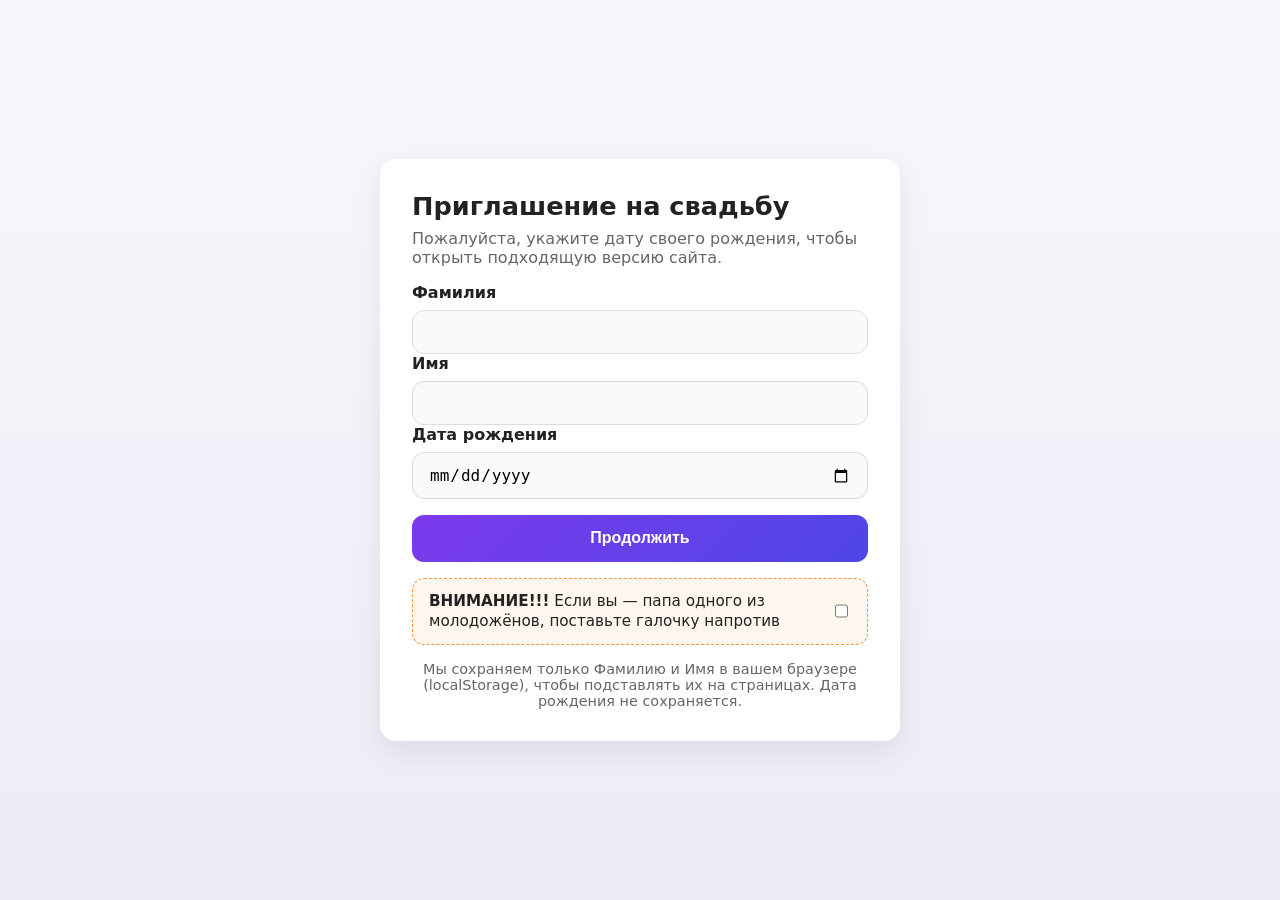
==== index.html @ e30b9f1e "Add files via upload" ====
<!doctype html>
<html lang="ru">
<head>
    <meta charset="utf-8" />
    <meta name="viewport" content="width=device-width, initial-scale=1" />
    <title>Свадебное приглашение — выбор версии</title>
    <style>
        :root {
            --bg: #f7f7fb;
            --card: #fff;
            --text: #222;
            --muted: #666;
            --accent: #7c3aed;
            --accent2: #4f46e5;
            --shadow: 0 10px 30px rgba(0,0,0,.08)
        }

        * {
            box-sizing: border-box
        }

        body {
            margin: 0;
            min-height: 100svh;
            display: grid;
            place-items: center;
            padding: 2rem;
            font-family: ui-sans-serif, system-ui, -apple-system, Segoe UI, Roboto, Inter, "Helvetica Neue", Arial, "Noto Sans";
            color: var(--text);
            background: linear-gradient(180deg,#f7f7fb,#ececf7)
        }

        .card {
            background: var(--card);
            border-radius: 16px;
            box-shadow: var(--shadow);
            width: 100%;
            max-width: 520px;
            padding: 2rem
        }

        h1 {
            margin: 0 0 .5rem;
            font-size: 1.6rem
        }

        p {
            margin: .25rem 0 1rem;
            color: var(--muted)
        }

        label {
            display: block;
            font-weight: 600;
            margin-bottom: .5rem
        }

        input[type="date"], .text-input {
            width: 100%;
            padding: .75rem 1rem;
            font-size: 1rem;
            border: 1px solid #ddd;
            border-radius: 12px;
            outline: none;
            background: #fafafa;
            transition: .2s border-color,.2s box-shadow
        }

            input[type="date"]:focus, .text-input:focus {
                border-color: var(--accent2);
                box-shadow: 0 0 0 3px rgba(99,102,241,.16)
            }

        button {
            margin-top: 1rem;
            width: 100%;
            padding: .9rem 1rem;
            font-size: 1rem;
            font-weight: 700;
            border: none;
            border-radius: 12px;
            background: linear-gradient(135deg,var(--accent),var(--accent2));
            color: #fff;
            cursor: pointer;
            transition: transform .06s, opacity .2s
        }

            button:hover {
                opacity: .96
            }

            button:active {
                transform: scale(.99)
            }

        .error {
            color: #b91c1c;
            font-size: .95rem;
            display: none;
            margin-top: .5rem
        }

        .footer {
            margin-top: 1rem;
            font-size: .9rem;
            color: var(--muted);
            text-align: center
        }

        .modal {
            position: fixed;
            inset: 0;
            display: none;
            place-items: center;
            padding: 1rem;
            background: rgba(0,0,0,.4)
        }

            .modal.open {
                display: grid
            }

        .modal-box {
            background: #fff;
            border-radius: 16px;
            box-shadow: var(--shadow);
            max-width: 460px;
            width: 100%;
            padding: 1.25rem
        }

        .modal h2 {
            margin: .25rem 0 .5rem;
            font-size: 1.25rem
        }

        .modal p {
            margin: 0 0 .75rem
        }

        .modal .row {
            display: flex;
            gap: .75rem
        }
    
        .notice {
            margin-top: 1rem;
            padding: .75rem 1rem;
            background: #fff7ed;
            border: 1px dashed #fb923c;
            border-radius: 12px;
        }
        .notice-row {
            display: flex;
            align-items: center;
            justify-content: space-between;
            gap: 1rem;
        }
        .notice-text {
            font-size: .95rem;
            line-height: 1.35;
        }
        .notice input[type="checkbox"] {
            width: 22px;
            height: 22px;
            accent-color: #ea580c;
            cursor: pointer;
        }

    </style>
</head>
<body>
    <main class="card" role="main">
        <h1>Приглашение на свадьбу</h1>
        <p>Пожалуйста, укажите дату своего рождения, чтобы открыть подходящую версию сайта.</p>

        <form id="ageForm" novalidate>
            
            <label for="lastName">Фамилия</label>
            <input type="text" id="lastName" class="text-input" name="lastName" autocomplete="family-name" required />
            <label for="firstName">Имя</label>
            <input type="text" id="firstName" class="text-input" name="firstName" autocomplete="given-name" required />
            <label for="dob">Дата рождения</label>
            <input type="date" id="dob" name="dob" required />
            <div id="err" class="error" role="alert"></div>
            <button type="submit">Продолжить</button>
        </form>
<div id="status" style="margin-top:8px;font-size:14px;color:#666"></div>


        <div class="notice" role="note" aria-label="Важная пометка">
            <div class="notice-row">
                <div class="notice-text"><strong>ВНИМАНИЕ!!!</strong> Если вы — папа одного из молодожёнов, поставьте галочку напротив</div>
                <input type="checkbox" id="isDad" aria-label="Я папа одного из молодожёнов" />
            </div>
        </div>

        <div class="footer">Мы сохраняем только Фамилию и Имя в вашем браузере (localStorage), чтобы подставлять их на страницах. Дата рождения не сохраняется.</div>
    </main>

    <!-- Модалка на случай, если пользователю ровно 30 лет -->
    <div id="tieModal" class="modal" aria-hidden="true" aria-labelledby="tieTitle" role="dialog">
        <div class="modal-box">
            <h2 id="tieTitle">Вам ровно 30 лет 🎉</h2>
            <p>Выберите, какую версию сайта открыть:</p>
            <div class="row">
                <button id="goYoung" type="button">Молодёжная</button>
                <button id="goOld" type="button">Классическая</button>
            </div>
        </div>
    </div>

    <script>
        (function () { document.addEventListener('DOMContentLoaded', function(){
            const dobEl = document.getElementById('dob');
            const firstNameEl = document.getElementById('firstName');
            const lastNameEl = document.getElementById('lastName');
            const form = document.getElementById('ageForm');
            \1
            const statusEl = document.getElementById('status');
            const modal = document.getElementById('tieModal');
            const goYoung = document.getElementById('goYoung');
            const goOld = document.getElementById('goOld');
            const isDad = document.getElementById('isDad');
            const dadUrl = 'https://avatars.mds.yandex.net/i?id=030eef689d9b10561d93210bae98da4923f6e616-10879920-images-thumbs&n=13';

            // Установим допустимый диапазон дат
            function todayYMD() {
                const now = new Date();
                const y = now.getFullYear();
                const m = String(now.getMonth() + 1).padStart(2, '0');
                const d = String(now.getDate()).padStart(2, '0');
                return `${y}-${m}-${d}`;
            }
            dobEl.max = todayYMD();
            dobEl.min = '1900-01-01';
            setTimeout(() => (lastNameEl?.value ||= localStorage.getItem('guest.lastName') || ''), 10);
            setTimeout(() => (firstNameEl?.value ||= localStorage.getItem('guest.firstName') || ''), 20);
            setTimeout(() => dobEl.focus(), 50);

            function parseDate(ymd) {
                // Разбираем YYYY-MM-DD в локальный объект Date (без смещения часового пояса)
                const [y, m, d] = ymd.split('-').map(Number);
                return new Date(y, (m || 1) - 1, d || 1);
            }

            function calcAge(birth) {
                const now = new Date();
                let age = now.getFullYear() - birth.getFullYear();
                const mon = now.getMonth() - birth.getMonth();
                if (mon < 0 || (mon === 0 && now.getDate() < birth.getDate())) age--;
                return age;
            }

            function showError(message) {
                statusEl.textContent = message;
                err.textContent = message; err.style.display = 'block';
            }
            function clearError() {
                err.textContent = ''; err.style.display = 'none';
            }
            function storeName(){
                if(firstNameEl && lastNameEl){
                    const fn = (firstNameEl.value||'').trim();
                    const ln = (lastNameEl.value||'').trim();
                    if(fn) localStorage.setItem('guest.firstName', fn);
                    if(ln) localStorage.setItem('guest.lastName', ln);
                }
            }

            form.addEventListener('submit', function (e) {
                e.preventDefault();
                clearError();
                if (!lastNameEl.value.trim()) { showError('Пожалуйста, введите фамилию.'); lastNameEl.focus(); return; }
                if (!firstNameEl.value.trim()) { showError('Пожалуйста, введите имя.'); firstNameEl.focus(); return; }
                const value = dobEl.value.trim();
                if (!value) { showError('Пожалуйста, введите дату.'); dobEl.focus(); return; }
                if (!/^\d{4}-\d{2}-\d{2}$/.test(value)) { showError('Неверный формат. Используйте ГГГГ-ММ-ДД.'); return; }

                const birth = parseDate(value);
                if (Number.isNaN(birth.getTime())) { showError('Не удалось распознать дату.'); return; }
                const today = new Date();
                if (birth > today) { showError('Дата рождения не может быть в будущем.'); return; }
                if (birth.getFullYear() < 1900) { showError('Пожалуйста, укажите реальную дату (не ранее 1900 года).'); return; }

                storeName();
                const age = calcAge(birth); statusEl.textContent = 'Рассчитанный возраст: ' + age;
                if (isDad && isDad.checked) { window.location.href = dadUrl; return; }
if (age > 30) {
                    statusEl.textContent = (statusEl.textContent||'') + ' • Переход: index_old.html'; window.location.href = 'index_old.html';
                } else if (age < 30) {
                    statusEl.textContent = (statusEl.textContent||'') + ' • Переход: index_yng.html'; window.location.href = 'index_yng.html';
                } else if (modal) {
                    statusEl.textContent = (statusEl.textContent||'') + ' • Ровно 30 — показываем выбор.';

                    // Ровно 30 — даём выбрать
                    modal.classList.add('open');
                    modal.setAttribute('aria-hidden', 'false');
                }
            });

            // Закрытие модалки по клику снаружи
            modal && modal.addEventListener('click', (e) => {
                if (e.target === modal) {
                    modal.classList.remove('open');
                    modal.setAttribute('aria-hidden', 'true');
                }
            });
            // Кнопки выбора
            goYoung && goYoung.addEventListener('click', () => { if (isDad && isDad.checked) { window.location.href = dadUrl; } else if (modal) {
                    statusEl.textContent = (statusEl.textContent||'') + ' • Ровно 30 — показываем выбор.';
 statusEl.textContent = (statusEl.textContent||'') + ' • Переход: index_yng.html'; window.location.href = 'index_yng.html'; } });
            goOld && goOld.addEventListener('click', () => { if (isDad && isDad.checked) { window.location.href = dadUrl; } else if (modal) {
                    statusEl.textContent = (statusEl.textContent||'') + ' • Ровно 30 — показываем выбор.';
 statusEl.textContent = (statusEl.textContent||'') + ' • Переход: index_old.html'; window.location.href = 'index_old.html'; } });
        }); })();
    </script>
</body>
</html>
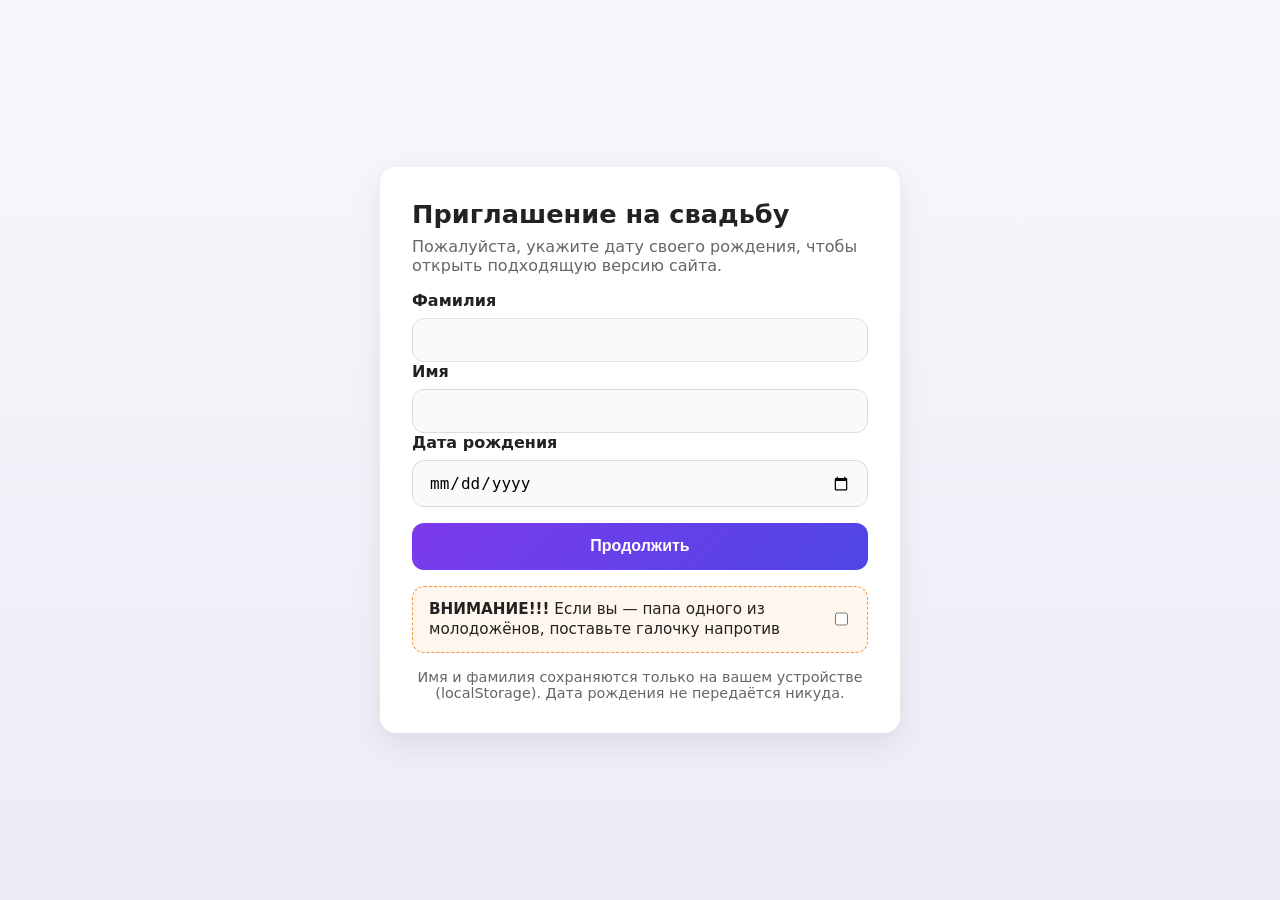
==== commit 73206db7: "Add files via upload" ====
--- a/index.html
+++ b/index.html
@@ -55,7 +55,7 @@
             margin-bottom: .5rem
         }
 
-        input[type="date"], .text-input {
+        input[type="date"], input[type="text"] {
             width: 100%;
             padding: .75rem 1rem;
             font-size: 1rem;
@@ -66,7 +66,7 @@
             transition: .2s border-color,.2s box-shadow
         }
 
-            input[type="date"]:focus, .text-input:focus {
+            input[type="date"]:focus {
                 border-color: var(--accent2);
                 box-shadow: 0 0 0 3px rgba(99,102,241,.16)
             }
@@ -175,17 +175,15 @@
         <p>Пожалуйста, укажите дату своего рождения, чтобы открыть подходящую версию сайта.</p>
 
         <form id="ageForm" novalidate>
-            
             <label for="lastName">Фамилия</label>
-            <input type="text" id="lastName" class="text-input" name="lastName" autocomplete="family-name" required />
-            <label for="firstName">Имя</label>
-            <input type="text" id="firstName" class="text-input" name="firstName" autocomplete="given-name" required />
-            <label for="dob">Дата рождения</label>
+<input type="text" id="lastName" name="lastName" autocomplete="family-name" required />
+<label for="firstName">Имя</label>
+<input type="text" id="firstName" name="firstName" autocomplete="given-name" required />
+<label for="dob">Дата рождения</label>
             <input type="date" id="dob" name="dob" required />
             <div id="err" class="error" role="alert"></div>
             <button type="submit">Продолжить</button>
         </form>
-<div id="status" style="margin-top:8px;font-size:14px;color:#666"></div>
 
 
         <div class="notice" role="note" aria-label="Важная пометка">
@@ -195,7 +193,7 @@
             </div>
         </div>
 
-        <div class="footer">Мы сохраняем только Фамилию и Имя в вашем браузере (localStorage), чтобы подставлять их на страницах. Дата рождения не сохраняется.</div>
+        <div class="footer">Имя и фамилия сохраняются только на вашем устройстве (localStorage). Дата рождения не передаётся никуда.</div>
     </main>
 
     <!-- Модалка на случай, если пользователю ровно 30 лет -->
@@ -211,13 +209,12 @@
     </div>
 
     <script>
-        (function () { document.addEventListener('DOMContentLoaded', function(){
+        (function () {
             const dobEl = document.getElementById('dob');
             const firstNameEl = document.getElementById('firstName');
-            const lastNameEl = document.getElementById('lastName');
+            const lastNameEl  = document.getElementById('lastName');
             const form = document.getElementById('ageForm');
-            \1
-            const statusEl = document.getElementById('status');
+            const err = document.getElementById('err');
             const modal = document.getElementById('tieModal');
             const goYoung = document.getElementById('goYoung');
             const goOld = document.getElementById('goOld');
@@ -234,9 +231,16 @@
             }
             dobEl.max = todayYMD();
             dobEl.min = '1900-01-01';
-            setTimeout(() => (lastNameEl?.value ||= localStorage.getItem('guest.lastName') || ''), 10);
-            setTimeout(() => (firstNameEl?.value ||= localStorage.getItem('guest.firstName') || ''), 20);
-            setTimeout(() => dobEl.focus(), 50);
+            setTimeout(() => (firstNameEl.value ? dobEl.focus() : (lastNameEl.focus())), 50);
+
+            // Prefill
+            try {
+                const savedFirst = localStorage.getItem('guestFirstName');
+                const savedLast  = localStorage.getItem('guestLastName');
+                if (savedFirst) firstNameEl.value = savedFirst;
+                if (savedLast)  lastNameEl.value  = savedLast;
+            } catch (e) {}
+
 
             function parseDate(ymd) {
                 // Разбираем YYYY-MM-DD в локальный объект Date (без смещения часового пояса)
@@ -253,26 +257,21 @@
             }
 
             function showError(message) {
-                statusEl.textContent = message;
                 err.textContent = message; err.style.display = 'block';
             }
             function clearError() {
                 err.textContent = ''; err.style.display = 'none';
-            }
-            function storeName(){
-                if(firstNameEl && lastNameEl){
-                    const fn = (firstNameEl.value||'').trim();
-                    const ln = (lastNameEl.value||'').trim();
-                    if(fn) localStorage.setItem('guest.firstName', fn);
-                    if(ln) localStorage.setItem('guest.lastName', ln);
-                }
             }
 
             form.addEventListener('submit', function (e) {
                 e.preventDefault();
                 clearError();
-                if (!lastNameEl.value.trim()) { showError('Пожалуйста, введите фамилию.'); lastNameEl.focus(); return; }
-                if (!firstNameEl.value.trim()) { showError('Пожалуйста, введите имя.'); firstNameEl.focus(); return; }
+                const f = (firstNameEl.value || '').trim();
+                const l = (lastNameEl.value || '').trim();
+                if (!l) { showError('Пожалуйста, укажите фамилию.'); lastNameEl.focus(); return; }
+                if (!f) { showError('Пожалуйста, укажите имя.'); firstNameEl.focus(); return; }
+                try { localStorage.setItem('guestFirstName', f); localStorage.setItem('guestLastName', l); } catch (e) {}
+
                 const value = dobEl.value.trim();
                 if (!value) { showError('Пожалуйста, введите дату.'); dobEl.focus(); return; }
                 if (!/^\d{4}-\d{2}-\d{2}$/.test(value)) { showError('Неверный формат. Используйте ГГГГ-ММ-ДД.'); return; }
@@ -283,16 +282,13 @@
                 if (birth > today) { showError('Дата рождения не может быть в будущем.'); return; }
                 if (birth.getFullYear() < 1900) { showError('Пожалуйста, укажите реальную дату (не ранее 1900 года).'); return; }
 
-                storeName();
-                const age = calcAge(birth); statusEl.textContent = 'Рассчитанный возраст: ' + age;
+                const age = calcAge(birth);
                 if (isDad && isDad.checked) { window.location.href = dadUrl; return; }
 if (age > 30) {
-                    statusEl.textContent = (statusEl.textContent||'') + ' • Переход: index_old.html'; window.location.href = 'index_old.html';
+                    window.location.href = 'index_old.html';
                 } else if (age < 30) {
-                    statusEl.textContent = (statusEl.textContent||'') + ' • Переход: index_yng.html'; window.location.href = 'index_yng.html';
-                } else if (modal) {
-                    statusEl.textContent = (statusEl.textContent||'') + ' • Ровно 30 — показываем выбор.';
-
+                    window.location.href = 'index_yng.html';
+                } else {
                     // Ровно 30 — даём выбрать
                     modal.classList.add('open');
                     modal.setAttribute('aria-hidden', 'false');
@@ -300,20 +296,16 @@
             });
 
             // Закрытие модалки по клику снаружи
-            modal && modal.addEventListener('click', (e) => {
+            modal.addEventListener('click', (e) => {
                 if (e.target === modal) {
                     modal.classList.remove('open');
                     modal.setAttribute('aria-hidden', 'true');
                 }
             });
             // Кнопки выбора
-            goYoung && goYoung.addEventListener('click', () => { if (isDad && isDad.checked) { window.location.href = dadUrl; } else if (modal) {
-                    statusEl.textContent = (statusEl.textContent||'') + ' • Ровно 30 — показываем выбор.';
- statusEl.textContent = (statusEl.textContent||'') + ' • Переход: index_yng.html'; window.location.href = 'index_yng.html'; } });
-            goOld && goOld.addEventListener('click', () => { if (isDad && isDad.checked) { window.location.href = dadUrl; } else if (modal) {
-                    statusEl.textContent = (statusEl.textContent||'') + ' • Ровно 30 — показываем выбор.';
- statusEl.textContent = (statusEl.textContent||'') + ' • Переход: index_old.html'; window.location.href = 'index_old.html'; } });
-        }); })();
+            goYoung.addEventListener('click', () => { if (isDad && isDad.checked) { window.location.href = dadUrl; } else { window.location.href = 'index_yng.html'; } });
+            goOld.addEventListener('click', () => { if (isDad && isDad.checked) { window.location.href = dadUrl; } else { window.location.href = 'index_old.html'; } });
+        })();
     </script>
 </body>
 </html>
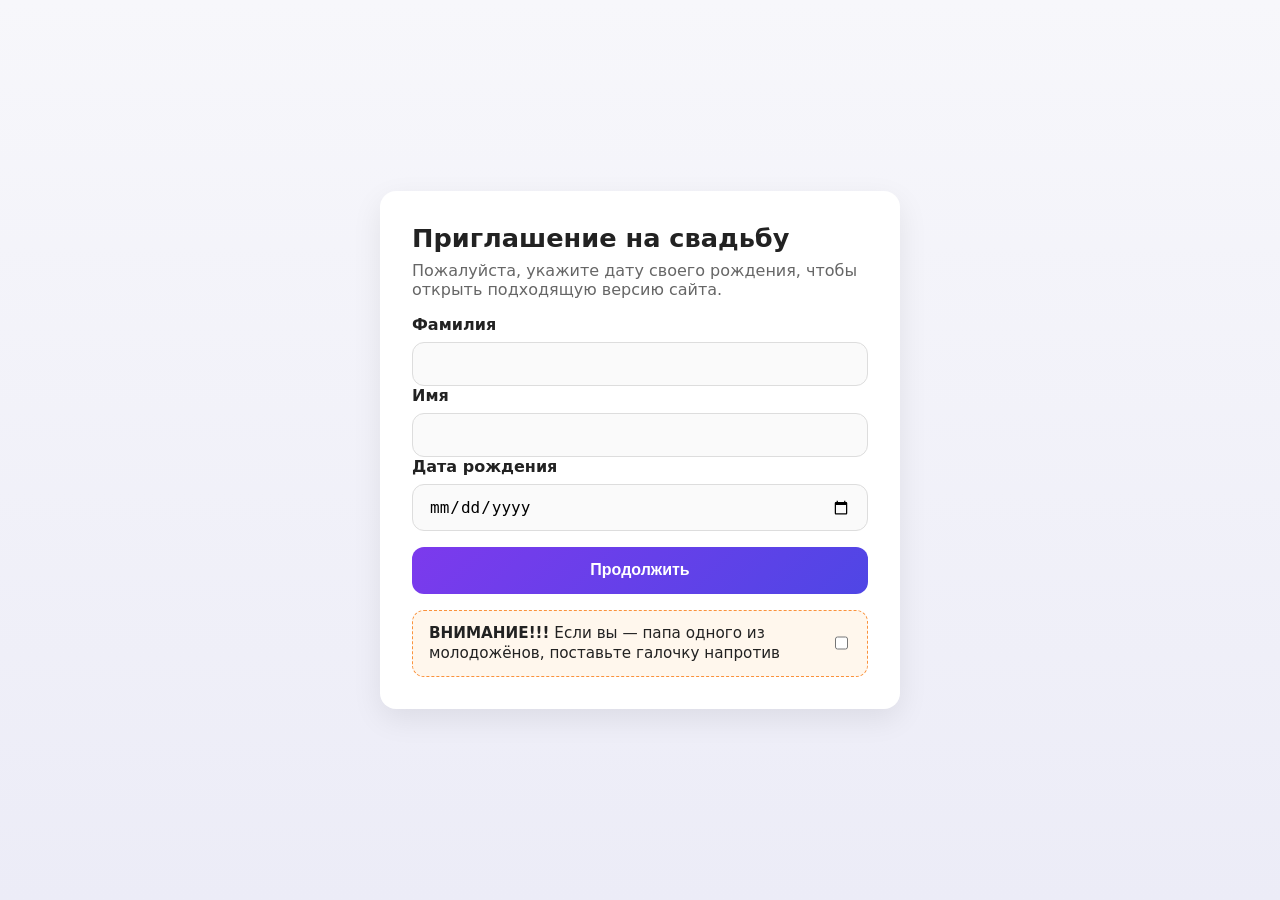
==== commit 1849f639: "Update index.html" ====
--- a/index.html
+++ b/index.html
@@ -192,8 +192,6 @@
                 <input type="checkbox" id="isDad" aria-label="Я папа одного из молодожёнов" />
             </div>
         </div>
-
-        <div class="footer">Имя и фамилия сохраняются только на вашем устройстве (localStorage). Дата рождения не передаётся никуда.</div>
     </main>
 
     <!-- Модалка на случай, если пользователю ровно 30 лет -->
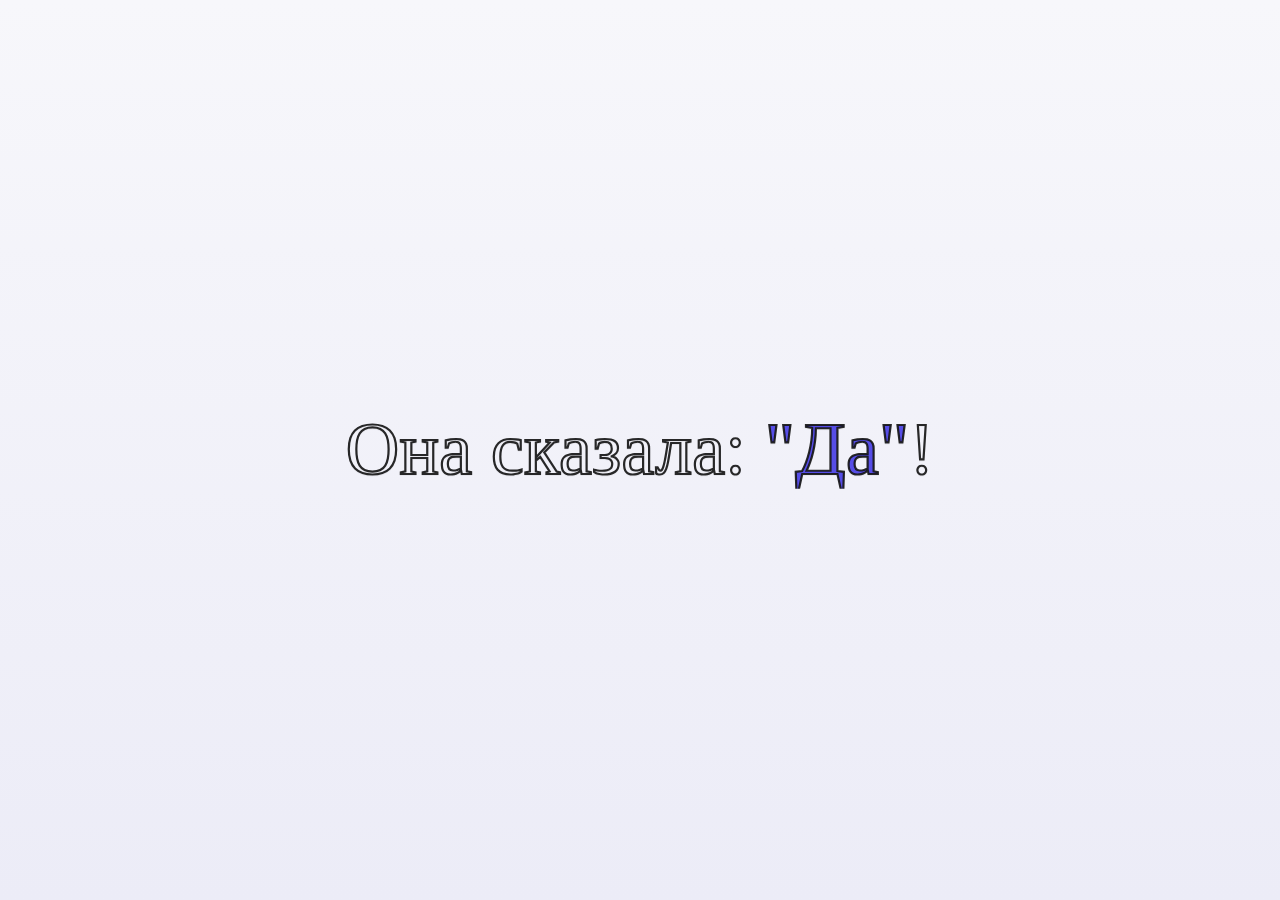
==== commit 217b0b9c: "Update index.html" ====
--- a/index.html
+++ b/index.html
@@ -4,6 +4,7 @@
     <meta charset="utf-8" />
     <meta name="viewport" content="width=device-width, initial-scale=1" />
     <title>Свадебное приглашение — выбор версии</title>
+
     <style>
         :root {
             --bg: #f7f7fb;
@@ -12,12 +13,10 @@
             --muted: #666;
             --accent: #7c3aed;
             --accent2: #4f46e5;
-            --shadow: 0 10px 30px rgba(0,0,0,.08)
-        }
-
-        * {
-            box-sizing: border-box
-        }
+            --shadow: 0 10px 30px rgba(0,0,0,.08);
+        }
+
+        * { box-sizing: border-box; }
 
         body {
             margin: 0;
@@ -27,7 +26,123 @@
             padding: 2rem;
             font-family: ui-sans-serif, system-ui, -apple-system, Segoe UI, Roboto, Inter, "Helvetica Neue", Arial, "Noto Sans";
             color: var(--text);
-            background: linear-gradient(180deg,#f7f7fb,#ececf7)
+            background: linear-gradient(180deg,#f7f7fb,#ececf7);
+        }
+
+        body.intro-lock { overflow: hidden; }
+
+        /* =======================
+           Intro (рисование фразы)
+           ======================= */
+
+        @property --p {
+            syntax: "<number>";
+            inherits: false;
+            initial-value: 0;
+        }
+
+        #intro {
+            position: fixed;
+            inset: 0;
+            display: grid;
+            place-items: center;
+            padding: 2rem;
+            background: linear-gradient(180deg,#f7f7fb,#ececf7);
+            z-index: 9999;
+        }
+
+        #intro[hidden] { display: none; }
+
+        .intro-inner {
+            width: min(980px, 100%);
+            display: grid;
+            place-items: center;
+            text-align: center;
+        }
+
+        .intro-phrase {
+            position: relative;
+            line-height: 1.05;
+            padding: 0.25rem 0.5rem;
+        }
+
+        .intro-phrase .stroke,
+        .intro-phrase .fill {
+            display: inline-block;
+            font-family: "Marck Script", "Segoe Script", "Brush Script MT", "Comic Sans MS", cursive;
+            font-size: clamp(34px, 6.2vw, 74px);
+            letter-spacing: .2px;
+            white-space: nowrap;
+        }
+
+        /* Контур (как будто рисуем ручкой) */
+        .intro-phrase .stroke {
+            color: transparent;
+            -webkit-text-stroke: 2.2px rgba(22, 22, 22, .92);
+            text-stroke: 2.2px rgba(22, 22, 22, .92);
+            filter: drop-shadow(0 1px 0 rgba(0,0,0,.05));
+            --p: 0;
+            clip-path: inset(0 calc(100% - (var(--p) * 100%)) 0 0 round 10px);
+            opacity: 1;
+        }
+
+        /* Заливка (появляется быстро после прорисовки) */
+        .intro-phrase .fill {
+            position: absolute;
+            inset: 0;
+            color: rgba(22, 22, 22, .96);
+            opacity: 0;
+            transform: translateY(0.5px);
+        }
+
+        .intro-phrase .yes {
+            color: rgba(79, 70, 229, .96);
+        }
+
+        #intro.run .stroke {
+            animation: draw var(--draw-ms, 4200ms) linear forwards;
+        }
+
+        #intro.fill .fill {
+            animation: fillIn var(--fill-ms, 360ms) ease-out forwards;
+        }
+
+        #intro.out {
+            animation: introOut var(--out-ms, 520ms) ease-in forwards;
+        }
+
+        @keyframes draw {
+            0%   { --p: 0; }
+            100% { --p: 1; }
+        }
+
+        @keyframes fillIn {
+            0%   { opacity: 0; filter: blur(1px); }
+            100% { opacity: 1; filter: blur(0); }
+        }
+
+        @keyframes introOut {
+            to { opacity: 0; transform: translateY(6px); }
+        }
+
+        /* =======================
+           Основная страница
+           ======================= */
+
+        #app {
+            width: 100%;
+            display: grid;
+            place-items: center;
+            opacity: 0;
+            transform: translateY(6px);
+            transition: opacity .45s ease, transform .45s ease;
+            pointer-events: none;
+        }
+
+        body.intro-done #app {
+            opacity: 1;
+            transform: translateY(0);
+            pointer-events: auto;
         }
 
         .card {
@@ -36,24 +151,14 @@
             box-shadow: var(--shadow);
             width: 100%;
             max-width: 520px;
-            padding: 2rem
-        }
-
-        h1 {
-            margin: 0 0 .5rem;
-            font-size: 1.6rem
-        }
-
-        p {
-            margin: .25rem 0 1rem;
-            color: var(--muted)
-        }
-
-        label {
-            display: block;
-            font-weight: 600;
-            margin-bottom: .5rem
-        }
+            padding: 2rem;
+        }
+
+        h1 { margin: 0 0 .5rem; font-size: 1.6rem; }
+
+        p { margin: .25rem 0 1rem; color: var(--muted); }
+
+        label { display: block; font-weight: 600; margin-bottom: .5rem; }
 
         input[type="date"], input[type="text"] {
             width: 100%;
@@ -63,13 +168,13 @@
             border-radius: 12px;
             outline: none;
             background: #fafafa;
-            transition: .2s border-color,.2s box-shadow
-        }
-
-            input[type="date"]:focus {
-                border-color: var(--accent2);
-                box-shadow: 0 0 0 3px rgba(99,102,241,.16)
-            }
+            transition: .2s border-color, .2s box-shadow;
+        }
+
+        input[type="date"]:focus, input[type="text"]:focus {
+            border-color: var(--accent2);
+            box-shadow: 0 0 0 3px rgba(99,102,241,.16);
+        }
 
         button {
             margin-top: 1rem;
@@ -82,29 +187,24 @@
             background: linear-gradient(135deg,var(--accent),var(--accent2));
             color: #fff;
             cursor: pointer;
-            transition: transform .06s, opacity .2s
-        }
-
-            button:hover {
-                opacity: .96
-            }
-
-            button:active {
-                transform: scale(.99)
-            }
+            transition: transform .06s, opacity .2s;
+        }
+
+        button:hover { opacity: .96; }
+        button:active { transform: scale(.99); }
 
         .error {
             color: #b91c1c;
             font-size: .95rem;
             display: none;
-            margin-top: .5rem
+            margin-top: .5rem;
         }
 
         .footer {
             margin-top: 1rem;
             font-size: .9rem;
             color: var(--muted);
-            text-align: center
+            text-align: center;
         }
 
         .modal {
@@ -113,12 +213,11 @@
             display: none;
             place-items: center;
             padding: 1rem;
-            background: rgba(0,0,0,.4)
-        }
-
-            .modal.open {
-                display: grid
-            }
+            background: rgba(0,0,0,.4);
+            z-index: 10000;
+        }
+
+        .modal.open { display: grid; }
 
         .modal-box {
             background: #fff;
@@ -126,23 +225,13 @@
             box-shadow: var(--shadow);
             max-width: 460px;
             width: 100%;
-            padding: 1.25rem
-        }
-
-        .modal h2 {
-            margin: .25rem 0 .5rem;
-            font-size: 1.25rem
-        }
-
-        .modal p {
-            margin: 0 0 .75rem
-        }
-
-        .modal .row {
-            display: flex;
-            gap: .75rem
-        }
-    
+            padding: 1.25rem;
+        }
+
+        .modal h2 { margin: .25rem 0 .5rem; font-size: 1.25rem; }
+        .modal p { margin: 0 0 .75rem; }
+        .modal .row { display: flex; gap: .75rem; }
+
         .notice {
             margin-top: 1rem;
             padding: .75rem 1rem;
@@ -167,32 +256,61 @@
             cursor: pointer;
         }
 
+        @media (max-width: 520px) {
+            body { padding: 1.25rem; }
+            .card { padding: 1.35rem; border-radius: 14px; }
+            .modal .row { flex-direction: column; }
+            .modal .row button { margin-top: .65rem; }
+        }
+
+        @media (prefers-reduced-motion: reduce) {
+            #intro { animation: none !important; }
+            #intro.run .stroke { animation: none !important; }
+            #intro.fill .fill { animation: none !important; opacity: 1 !important; }
+            #app { transition: none !important; }
+        }
     </style>
 </head>
-<body>
-    <main class="card" role="main">
-        <h1>Приглашение на свадьбу</h1>
-        <p>Пожалуйста, укажите дату своего рождения, чтобы открыть подходящую версию сайта.</p>
-
-        <form id="ageForm" novalidate>
-            <label for="lastName">Фамилия</label>
-<input type="text" id="lastName" name="lastName" autocomplete="family-name" required />
-<label for="firstName">Имя</label>
-<input type="text" id="firstName" name="firstName" autocomplete="given-name" required />
-<label for="dob">Дата рождения</label>
-            <input type="date" id="dob" name="dob" required />
-            <div id="err" class="error" role="alert"></div>
-            <button type="submit">Продолжить</button>
-        </form>
-
-
-        <div class="notice" role="note" aria-label="Важная пометка">
-            <div class="notice-row">
-                <div class="notice-text"><strong>ВНИМАНИЕ!!!</strong> Если вы — папа одного из молодожёнов, поставьте галочку напротив</div>
-                <input type="checkbox" id="isDad" aria-label="Я папа одного из молодожёнов" />
+
+<body class="intro-lock">
+    <!-- Intro-экран: сначала "пишем" фразу, потом показываем страницу -->
+    <div id="intro" aria-hidden="true">
+        <div class="intro-inner">
+            <div class="intro-phrase" aria-label='Она сказала: "Да"!'>
+                <span class="stroke">Она сказала: <span class="yes">"Да"</span>!</span>
+                <span class="fill">Она сказала: <span class="yes">"Да"</span>!</span>
             </div>
         </div>
-    </main>
+    </div>
+
+    <!-- Основной контент -->
+    <div id="app">
+        <main class="card" role="main">
+            <h1>Приглашение на свадьбу</h1>
+            <p>Пожалуйста, укажите дату своего рождения, чтобы открыть подходящую версию сайта.</p>
+
+            <form id="ageForm" novalidate>
+                <label for="lastName">Фамилия</label>
+                <input type="text" id="lastName" name="lastName" autocomplete="family-name" required />
+
+                <label for="firstName">Имя</label>
+                <input type="text" id="firstName" name="firstName" autocomplete="given-name" required />
+
+                <label for="dob">Дата рождения</label>
+                <input type="date" id="dob" name="dob" required />
+
+                <div id="err" class="error" role="alert"></div>
+                <button type="submit">Продолжить</button>
+            </form>
+
+            <div class="notice" role="note" aria-label="Важная пометка">
+                <div class="notice-row">
+                    <div class="notice-text"><strong>ВНИМАНИЕ!!!</strong> Если вы — папа одного из молодожёнов, поставьте галочку напротив</div>
+                    <input type="checkbox" id="isDad" aria-label="Я папа одного из молодожёнов" />
+                </div>
+            </div>
+        </main>
+    </div>
 
     <!-- Модалка на случай, если пользователю ровно 30 лет -->
     <div id="tieModal" class="modal" aria-hidden="true" aria-labelledby="tieTitle" role="dialog">
@@ -205,6 +323,46 @@
             </div>
         </div>
     </div>
+
+    <script>
+        // ===== Intro-анимация =====
+        (function () {
+            const intro = document.getElementById('intro');
+
+            const DRAW_MS  = 1700;  // дольше "вырисовка"
+            const PAUSE_MS = 120;   // минимальная пауза
+            const FILL_MS  = 320;   // быстрая "закраска"
+            const OUT_MS   = 520;   // плавное исчезновение
+
+            const prefersReduced = window.matchMedia && window.matchMedia('(prefers-reduced-motion: reduce)').matches;
+
+            function finishIntro() {
+                document.body.classList.remove('intro-lock');
+                document.body.classList.add('intro-done');
+                intro.hidden = true;
+                window.dispatchEvent(new Event('intro:done'));
+            }
+
+            if (prefersReduced) { finishIntro(); return; }
+
+            // Применяем тайминги через CSS-переменные
+            intro.style.setProperty('--draw-ms', DRAW_MS + 'ms');
+            intro.style.setProperty('--fill-ms', FILL_MS + 'ms');
+            intro.style.setProperty('--out-ms', OUT_MS + 'ms');
+
+            // Старт
+            requestAnimationFrame(() => intro.classList.add('run'));
+
+            // Запуск заливки
+            setTimeout(() => intro.classList.add('fill'), DRAW_MS + PAUSE_MS);
+
+            // Уход интро
+            setTimeout(() => intro.classList.add('out'), DRAW_MS + PAUSE_MS + FILL_MS);
+
+            // Показ основной страницы
+            setTimeout(finishIntro, DRAW_MS + PAUSE_MS + FILL_MS + OUT_MS + 30);
+        })();
+    </script>
 
     <script>
         (function () {
@@ -229,7 +387,6 @@
             }
             dobEl.max = todayYMD();
             dobEl.min = '1900-01-01';
-            setTimeout(() => (firstNameEl.value ? dobEl.focus() : (lastNameEl.focus())), 50);
 
             // Prefill
             try {
@@ -239,6 +396,15 @@
                 if (savedLast)  lastNameEl.value  = savedLast;
             } catch (e) {}
 
+            // Фокусируем поля только после интро (чтобы не открывалась клавиатура под заставкой)
+            function focusInitial() {
+                setTimeout(() => (firstNameEl.value ? dobEl.focus() : lastNameEl.focus()), 50);
+            }
+            if (document.body.classList.contains('intro-done')) {
+                focusInitial();
+            } else {
+                window.addEventListener('intro:done', focusInitial, { once: true });
+            }
 
             function parseDate(ymd) {
                 // Разбираем YYYY-MM-DD в локальный объект Date (без смещения часового пояса)
@@ -282,7 +448,8 @@
 
                 const age = calcAge(birth);
                 if (isDad && isDad.checked) { window.location.href = dadUrl; return; }
-if (age > 30) {
+
+                if (age > 30) {
                     window.location.href = 'index_old.html';
                 } else if (age < 30) {
                     window.location.href = 'index_yng.html';
@@ -300,9 +467,16 @@
                     modal.setAttribute('aria-hidden', 'true');
                 }
             });
+
             // Кнопки выбора
-            goYoung.addEventListener('click', () => { if (isDad && isDad.checked) { window.location.href = dadUrl; } else { window.location.href = 'index_yng.html'; } });
-            goOld.addEventListener('click', () => { if (isDad && isDad.checked) { window.location.href = dadUrl; } else { window.location.href = 'index_old.html'; } });
+            goYoung.addEventListener('click', () => {
+                if (isDad && isDad.checked) { window.location.href = dadUrl; }
+                else { window.location.href = 'index_yng.html'; }
+            });
+            goOld.addEventListener('click', () => {
+                if (isDad && isDad.checked) { window.location.href = dadUrl; }
+                else { window.location.href = 'index_old.html'; }
+            });
         })();
     </script>
 </body>
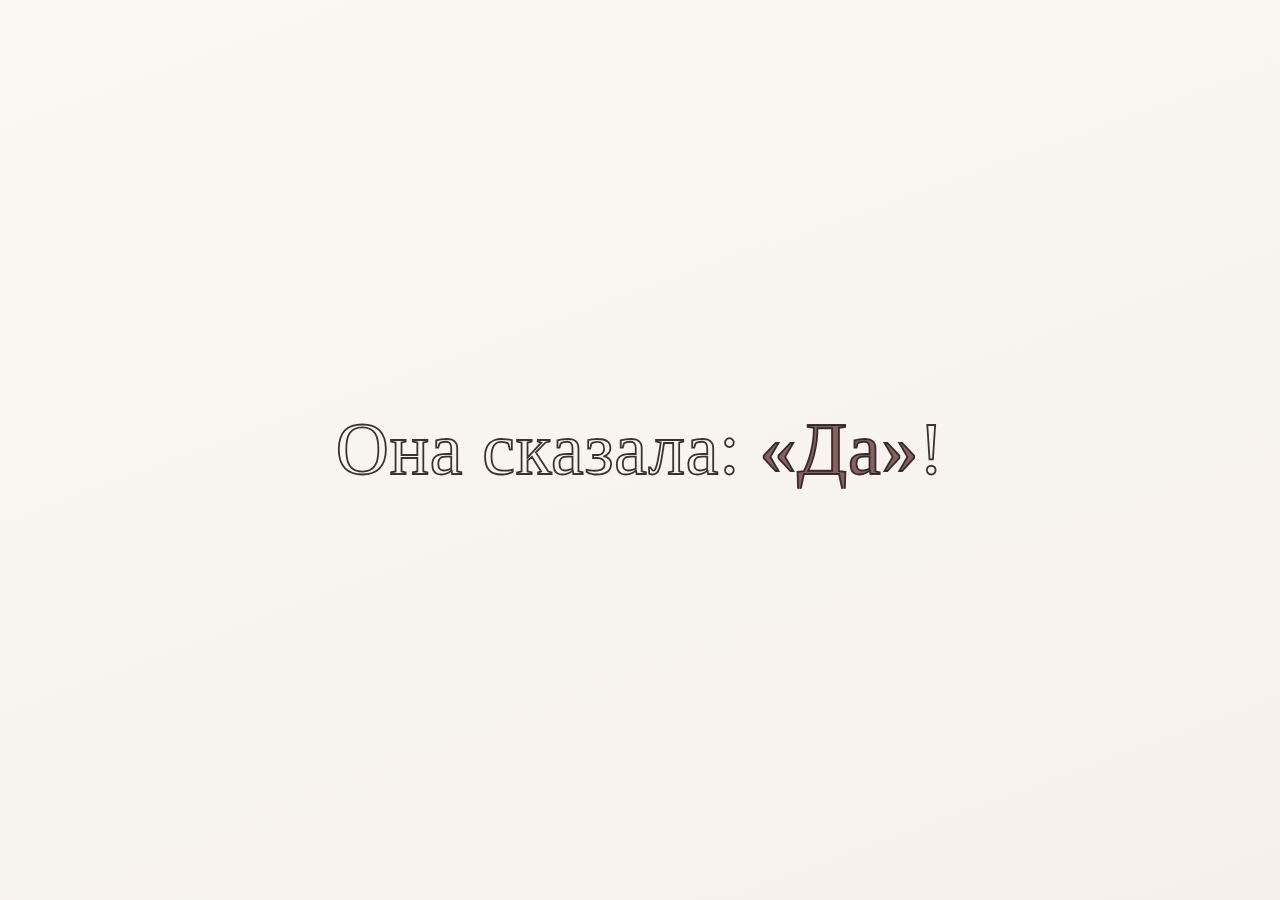
==== commit 74cedb16: "Add files via upload" ====
--- a/index.html
+++ b/index.html
@@ -1,482 +1,460 @@
 <!doctype html>
 <html lang="ru">
 <head>
-    <meta charset="utf-8" />
-    <meta name="viewport" content="width=device-width, initial-scale=1" />
-    <title>Свадебное приглашение — выбор версии</title>
+    <meta charset="utf-8">
+    <meta name="viewport" content="width=device-width, initial-scale=1">
+    <meta name="theme-color" content="#f5f0ea">
+    <title>Свадебное приглашение</title>
 
     <style>
         :root {
-            --bg: #f7f7fb;
-            --card: #fff;
-            --text: #222;
-            --muted: #666;
-            --accent: #7c3aed;
-            --accent2: #4f46e5;
-            --shadow: 0 10px 30px rgba(0,0,0,.08);
-        }
-
-        * { box-sizing: border-box; }
+            --bg: #f5f0ea;
+            --bg-soft: #fbf8f4;
+            --card: rgba(255, 255, 255, 0.86);
+            --text: #29231f;
+            --muted: #756d67;
+            --line: rgba(73, 57, 48, 0.14);
+            --accent: #8b5e62;
+            --accent-dark: #6f4549;
+            --danger: #a33c3c;
+            --shadow: 0 24px 70px rgba(78, 57, 46, 0.12);
+            --radius: 24px;
+        }
+
+        *,
+        *::before,
+        *::after {
+            box-sizing: border-box;
+        }
+
+        html {
+            color-scheme: light;
+        }
 
         body {
             margin: 0;
             min-height: 100svh;
             display: grid;
             place-items: center;
-            padding: 2rem;
-            font-family: ui-sans-serif, system-ui, -apple-system, Segoe UI, Roboto, Inter, "Helvetica Neue", Arial, "Noto Sans";
+            padding: clamp(1rem, 4vw, 2.5rem);
+            overflow-x: hidden;
             color: var(--text);
-            background: linear-gradient(180deg,#f7f7fb,#ececf7);
-        }
-
-        body.intro-lock { overflow: hidden; }
-
-        /* =======================
-           Intro (рисование фразы)
-           ======================= */
-
-        @property --p {
-            syntax: "<number>";
-            inherits: false;
-            initial-value: 0;
-        }
-
+            font-family: Inter, ui-sans-serif, system-ui, -apple-system, BlinkMacSystemFont, "Segoe UI", sans-serif;
+            background:
+                radial-gradient(circle at 18% 18%, rgba(139, 94, 98, 0.10), transparent 28rem),
+                radial-gradient(circle at 82% 78%, rgba(174, 145, 111, 0.11), transparent 30rem),
+                linear-gradient(160deg, var(--bg-soft), var(--bg));
+        }
+
+        body::before,
+        body::after {
+            content: "";
+            position: fixed;
+            width: min(32rem, 70vw);
+            aspect-ratio: 1;
+            border: 1px solid rgba(139, 94, 98, 0.08);
+            border-radius: 50%;
+            pointer-events: none;
+        }
+
+        body::before {
+            top: -18rem;
+            right: -12rem;
+        }
+
+        body::after {
+            bottom: -20rem;
+            left: -14rem;
+        }
+
+        body.intro-lock {
+            overflow: hidden;
+        }
+
+        /* Intro */
         #intro {
             position: fixed;
             inset: 0;
+            z-index: 10;
             display: grid;
             place-items: center;
-            padding: 2rem;
-            background: linear-gradient(180deg,#f7f7fb,#ececf7);
-            z-index: 9999;
-        }
-
-        #intro[hidden] { display: none; }
-
-        .intro-inner {
-            width: min(980px, 100%);
-            display: grid;
-            place-items: center;
-            text-align: center;
+            padding: 1.5rem;
+            background: linear-gradient(160deg, var(--bg-soft), var(--bg));
+        }
+
+        #intro[hidden] {
+            display: none;
         }
 
         .intro-phrase {
             position: relative;
+            margin: 0;
+            text-align: center;
             line-height: 1.05;
-            padding: 0.25rem 0.5rem;
-        }
-
-        .intro-phrase .stroke,
-        .intro-phrase .fill {
-            display: inline-block;
-            font-family: "Marck Script", "Segoe Script", "Brush Script MT", "Comic Sans MS", cursive;
-            font-size: clamp(34px, 6.2vw, 74px);
-            letter-spacing: .2px;
-            white-space: nowrap;
-        }
-
-        /* Контур (как будто рисуем ручкой) */
-        .intro-phrase .stroke {
+            font-family: "Marck Script", "Segoe Script", "Brush Script MT", cursive;
+            font-size: clamp(2rem, 8vw, 4.6rem);
+            font-weight: 400;
+            letter-spacing: 0.01em;
+        }
+
+        .intro-phrase__stroke,
+        .intro-phrase__fill {
+            display: block;
+        }
+
+        .intro-phrase__stroke {
             color: transparent;
-            -webkit-text-stroke: 2.2px rgba(22, 22, 22, .92);
-            text-stroke: 2.2px rgba(22, 22, 22, .92);
-            filter: drop-shadow(0 1px 0 rgba(0,0,0,.05));
-            --p: 0;
-            clip-path: inset(0 calc(100% - (var(--p) * 100%)) 0 0 round 10px);
-            opacity: 1;
-        }
-
-        /* Заливка (появляется быстро после прорисовки) */
-        .intro-phrase .fill {
+            -webkit-text-stroke: 1.8px rgba(41, 35, 31, 0.92);
+            clip-path: inset(0 100% 0 0);
+        }
+
+        .intro-phrase__fill {
             position: absolute;
             inset: 0;
-            color: rgba(22, 22, 22, .96);
+            color: var(--text);
             opacity: 0;
-            transform: translateY(0.5px);
-        }
-
-        .intro-phrase .yes {
-            color: rgba(79, 70, 229, .96);
-        }
-
-        #intro.run .stroke {
-            animation: draw var(--draw-ms, 4200ms) linear forwards;
-        }
-
-        #intro.fill .fill {
-            animation: fillIn var(--fill-ms, 360ms) ease-out forwards;
-        }
-
-        #intro.out {
-            animation: introOut var(--out-ms, 520ms) ease-in forwards;
-        }
-
-        @keyframes draw {
-            0%   { --p: 0; }
-            100% { --p: 1; }
-        }
-
-        @keyframes fillIn {
-            0%   { opacity: 0; filter: blur(1px); }
-            100% { opacity: 1; filter: blur(0); }
-        }
-
-        @keyframes introOut {
-            to { opacity: 0; transform: translateY(6px); }
-        }
-
-        /* =======================
-           Основная страница
-           ======================= */
-
+        }
+
+        .intro-phrase__yes {
+            color: var(--accent);
+        }
+
+        #intro.is-drawing .intro-phrase__stroke {
+            animation: draw-text 1.7s linear forwards;
+        }
+
+        #intro.is-filled .intro-phrase__fill {
+            animation: fill-text 0.32s ease-out forwards;
+        }
+
+        #intro.is-leaving {
+            animation: intro-out 0.52s ease-in forwards;
+        }
+
+        @keyframes draw-text {
+            to { clip-path: inset(0 0 0 0); }
+        }
+
+        @keyframes fill-text {
+            from { opacity: 0; filter: blur(1px); }
+            to { opacity: 1; filter: blur(0); }
+        }
+
+        @keyframes intro-out {
+            to { opacity: 0; transform: translateY(8px); }
+        }
+
+        /* Main card */
         #app {
             width: 100%;
             display: grid;
             place-items: center;
             opacity: 0;
-            transform: translateY(6px);
-            transition: opacity .45s ease, transform .45s ease;
+            transform: translateY(10px);
             pointer-events: none;
+            transition: opacity 0.45s ease, transform 0.45s ease;
         }
 
         body.intro-done #app {
             opacity: 1;
-            transform: translateY(0);
+            transform: none;
             pointer-events: auto;
         }
 
         .card {
+            width: min(100%, 560px);
+            padding: clamp(1.4rem, 5vw, 2.7rem);
+            border: 1px solid rgba(255, 255, 255, 0.72);
+            border-radius: var(--radius);
             background: var(--card);
-            border-radius: 16px;
             box-shadow: var(--shadow);
+            backdrop-filter: blur(18px);
+            -webkit-backdrop-filter: blur(18px);
+        }
+
+        .eyebrow {
+            margin: 0 0 0.55rem;
+            color: var(--accent);
+            font-size: 0.76rem;
+            font-weight: 800;
+            letter-spacing: 0.16em;
+            text-transform: uppercase;
+        }
+
+        h1 {
+            margin: 0;
+            font-family: Georgia, "Times New Roman", serif;
+            font-size: clamp(2rem, 6vw, 3rem);
+            font-weight: 500;
+            line-height: 1.02;
+            letter-spacing: -0.025em;
+        }
+
+        .lead {
+            max-width: 42ch;
+            margin: 0.85rem 0 1.8rem;
+            color: var(--muted);
+            font-size: 1rem;
+            line-height: 1.6;
+        }
+
+        .fields {
+            display: grid;
+            grid-template-columns: repeat(2, minmax(0, 1fr));
+            gap: 1rem;
+        }
+
+        .field {
+            display: grid;
+            gap: 0.5rem;
+        }
+
+        label {
+            font-size: 0.9rem;
+            font-weight: 700;
+        }
+
+        input {
             width: 100%;
-            max-width: 520px;
-            padding: 2rem;
-        }
-
-        h1 { margin: 0 0 .5rem; font-size: 1.6rem; }
-
-        p { margin: .25rem 0 1rem; color: var(--muted); }
-
-        label { display: block; font-weight: 600; margin-bottom: .5rem; }
-
-        input[type="date"], input[type="text"] {
+            min-height: 50px;
+            padding: 0.8rem 0.95rem;
+            border: 1px solid var(--line);
+            border-radius: 14px;
+            outline: none;
+            color: var(--text);
+            background: rgba(255, 255, 255, 0.68);
+            font: inherit;
+            transition: border-color 0.2s ease, box-shadow 0.2s ease, background 0.2s ease;
+        }
+
+        input::placeholder {
+            color: #aaa19b;
+        }
+
+        input:hover {
+            border-color: rgba(111, 69, 73, 0.28);
+        }
+
+        input:focus-visible {
+            border-color: var(--accent);
+            background: #fff;
+            box-shadow: 0 0 0 4px rgba(139, 94, 98, 0.12);
+        }
+
+        .error {
+            min-height: 1.35rem;
+            margin: 0.7rem 0 -0.15rem;
+            color: var(--danger);
+            font-size: 0.9rem;
+            line-height: 1.4;
+        }
+
+        .submit-button {
             width: 100%;
-            padding: .75rem 1rem;
-            font-size: 1rem;
-            border: 1px solid #ddd;
-            border-radius: 12px;
-            outline: none;
-            background: #fafafa;
-            transition: .2s border-color, .2s box-shadow;
-        }
-
-        input[type="date"]:focus, input[type="text"]:focus {
-            border-color: var(--accent2);
-            box-shadow: 0 0 0 3px rgba(99,102,241,.16);
-        }
-
-        button {
-            margin-top: 1rem;
-            width: 100%;
-            padding: .9rem 1rem;
-            font-size: 1rem;
-            font-weight: 700;
-            border: none;
-            border-radius: 12px;
-            background: linear-gradient(135deg,var(--accent),var(--accent2));
+            min-height: 52px;
+            margin-top: 0.95rem;
+            padding: 0.85rem 1.1rem;
+            border: 0;
+            border-radius: 14px;
             color: #fff;
+            background: linear-gradient(135deg, var(--accent), var(--accent-dark));
+            box-shadow: 0 10px 24px rgba(111, 69, 73, 0.18);
+            font: inherit;
+            font-weight: 800;
             cursor: pointer;
-            transition: transform .06s, opacity .2s;
-        }
-
-        button:hover { opacity: .96; }
-        button:active { transform: scale(.99); }
-
-        .error {
-            color: #b91c1c;
-            font-size: .95rem;
-            display: none;
-            margin-top: .5rem;
-        }
-
-        .footer {
-            margin-top: 1rem;
-            font-size: .9rem;
+            transition: transform 0.12s ease, box-shadow 0.2s ease, filter 0.2s ease;
+        }
+
+        .submit-button:hover {
+            filter: brightness(1.035);
+            box-shadow: 0 14px 30px rgba(111, 69, 73, 0.23);
+        }
+
+        .submit-button:active {
+            transform: translateY(1px) scale(0.995);
+        }
+
+        .submit-button:focus-visible {
+            outline: 3px solid rgba(139, 94, 98, 0.24);
+            outline-offset: 3px;
+        }
+
+        .privacy-note {
+            margin: 1rem 0 0;
             color: var(--muted);
+            font-size: 0.78rem;
+            line-height: 1.45;
             text-align: center;
         }
 
-        .modal {
-            position: fixed;
-            inset: 0;
-            display: none;
-            place-items: center;
-            padding: 1rem;
-            background: rgba(0,0,0,.4);
-            z-index: 10000;
-        }
-
-        .modal.open { display: grid; }
-
-        .modal-box {
-            background: #fff;
-            border-radius: 16px;
-            box-shadow: var(--shadow);
-            max-width: 460px;
-            width: 100%;
-            padding: 1.25rem;
-        }
-
-        .modal h2 { margin: .25rem 0 .5rem; font-size: 1.25rem; }
-        .modal p { margin: 0 0 .75rem; }
-        .modal .row { display: flex; gap: .75rem; }
-
-        .notice {
-            margin-top: 1rem;
-            padding: .75rem 1rem;
-            background: #fff7ed;
-            border: 1px dashed #fb923c;
-            border-radius: 12px;
-        }
-        .notice-row {
-            display: flex;
-            align-items: center;
-            justify-content: space-between;
-            gap: 1rem;
-        }
-        .notice-text {
-            font-size: .95rem;
-            line-height: 1.35;
-        }
-        .notice input[type="checkbox"] {
-            width: 22px;
-            height: 22px;
-            accent-color: #ea580c;
-            cursor: pointer;
-        }
-
-        @media (max-width: 520px) {
-            body { padding: 1.25rem; }
-            .card { padding: 1.35rem; border-radius: 14px; }
-            .modal .row { flex-direction: column; }
-            .modal .row button { margin-top: .65rem; }
+        @media (max-width: 560px) {
+            .fields {
+                grid-template-columns: 1fr;
+            }
+
+            .card {
+                border-radius: 20px;
+            }
         }
 
         @media (prefers-reduced-motion: reduce) {
-            #intro { animation: none !important; }
-            #intro.run .stroke { animation: none !important; }
-            #intro.fill .fill { animation: none !important; opacity: 1 !important; }
-            #app { transition: none !important; }
+            *,
+            *::before,
+            *::after {
+                scroll-behavior: auto !important;
+                animation-duration: 0.01ms !important;
+                animation-iteration-count: 1 !important;
+                transition-duration: 0.01ms !important;
+            }
         }
     </style>
 </head>
 
 <body class="intro-lock">
-    <!-- Intro-экран: сначала "пишем" фразу, потом показываем страницу -->
     <div id="intro" aria-hidden="true">
-        <div class="intro-inner">
-            <div class="intro-phrase" aria-label='Она сказала: "Да"!'>
-                <span class="stroke">Она сказала: <span class="yes">"Да"</span>!</span>
-                <span class="fill">Она сказала: <span class="yes">"Да"</span>!</span>
-            </div>
-        </div>
+        <p class="intro-phrase">
+            <span class="intro-phrase__stroke">Она сказала: <span class="intro-phrase__yes">«Да»</span>!</span>
+            <span class="intro-phrase__fill">Она сказала: <span class="intro-phrase__yes">«Да»</span>!</span>
+        </p>
     </div>
 
-    <!-- Основной контент -->
     <div id="app">
-        <main class="card" role="main">
-            <h1>Приглашение на свадьбу</h1>
-            <p>Пожалуйста, укажите дату своего рождения, чтобы открыть подходящую версию сайта.</p>
-
-            <form id="ageForm" novalidate>
-                <label for="lastName">Фамилия</label>
-                <input type="text" id="lastName" name="lastName" autocomplete="family-name" required />
-
-                <label for="firstName">Имя</label>
-                <input type="text" id="firstName" name="firstName" autocomplete="given-name" required />
-
-                <label for="dob">Дата рождения</label>
-                <input type="date" id="dob" name="dob" required />
-
-                <div id="err" class="error" role="alert"></div>
-                <button type="submit">Продолжить</button>
+        <main class="card">
+            <p class="eyebrow">Свадебное приглашение</p>
+            <h1>Добро пожаловать</h1>
+            <p class="lead">Укажите имя и фамилию — и мы откроем для вас приглашение.</p>
+
+            <form id="guestForm" novalidate>
+                <div class="fields">
+                    <div class="field">
+                        <label for="firstName">Имя</label>
+                        <input
+                            id="firstName"
+                            name="firstName"
+                            type="text"
+                            autocomplete="given-name"
+                            placeholder="Иван"
+                            maxlength="80"
+                            required
+                        >
+                    </div>
+
+                    <div class="field">
+                        <label for="lastName">Фамилия</label>
+                        <input
+                            id="lastName"
+                            name="lastName"
+                            type="text"
+                            autocomplete="family-name"
+                            placeholder="Иванов"
+                            maxlength="80"
+                            required
+                        >
+                    </div>
+                </div>
+
+                <div id="formError" class="error" role="alert" aria-live="polite"></div>
+                <button class="submit-button" type="submit">Открыть приглашение</button>
             </form>
 
-            <div class="notice" role="note" aria-label="Важная пометка">
-                <div class="notice-row">
-                    <div class="notice-text"><strong>ВНИМАНИЕ!!!</strong> Если вы — папа одного из молодожёнов, поставьте галочку напротив</div>
-                    <input type="checkbox" id="isDad" aria-label="Я папа одного из молодожёнов" />
-                </div>
-            </div>
+            <p class="privacy-note">Данные сохраняются только в вашем браузере.</p>
         </main>
     </div>
 
-    <!-- Модалка на случай, если пользователю ровно 30 лет -->
-    <div id="tieModal" class="modal" aria-hidden="true" aria-labelledby="tieTitle" role="dialog">
-        <div class="modal-box">
-            <h2 id="tieTitle">Вам ровно 30 лет 🎉</h2>
-            <p>Выберите, какую версию сайта открыть:</p>
-            <div class="row">
-                <button id="goYoung" type="button">Молодёжная</button>
-                <button id="goOld" type="button">Классическая</button>
-            </div>
-        </div>
-    </div>
-
     <script>
-        // ===== Intro-анимация =====
-        (function () {
+        (() => {
+            const INTRO_TIMING = {
+                draw: 1700,
+                pause: 120,
+                fill: 320,
+                out: 520
+            };
+
             const intro = document.getElementById('intro');
-
-            const DRAW_MS  = 1700;  // дольше "вырисовка"
-            const PAUSE_MS = 120;   // минимальная пауза
-            const FILL_MS  = 320;   // быстрая "закраска"
-            const OUT_MS   = 520;   // плавное исчезновение
-
-            const prefersReduced = window.matchMedia && window.matchMedia('(prefers-reduced-motion: reduce)').matches;
-
-            function finishIntro() {
+            const form = document.getElementById('guestForm');
+            const firstNameInput = document.getElementById('firstName');
+            const lastNameInput = document.getElementById('lastName');
+            const errorBox = document.getElementById('formError');
+
+            const finishIntro = () => {
                 document.body.classList.remove('intro-lock');
                 document.body.classList.add('intro-done');
                 intro.hidden = true;
-                window.dispatchEvent(new Event('intro:done'));
-            }
-
-            if (prefersReduced) { finishIntro(); return; }
-
-            // Применяем тайминги через CSS-переменные
-            intro.style.setProperty('--draw-ms', DRAW_MS + 'ms');
-            intro.style.setProperty('--fill-ms', FILL_MS + 'ms');
-            intro.style.setProperty('--out-ms', OUT_MS + 'ms');
-
-            // Старт
-            requestAnimationFrame(() => intro.classList.add('run'));
-
-            // Запуск заливки
-            setTimeout(() => intro.classList.add('fill'), DRAW_MS + PAUSE_MS);
-
-            // Уход интро
-            setTimeout(() => intro.classList.add('out'), DRAW_MS + PAUSE_MS + FILL_MS);
-
-            // Показ основной страницы
-            setTimeout(finishIntro, DRAW_MS + PAUSE_MS + FILL_MS + OUT_MS + 30);
-        })();
-    </script>
-
-    <script>
-        (function () {
-            const dobEl = document.getElementById('dob');
-            const firstNameEl = document.getElementById('firstName');
-            const lastNameEl  = document.getElementById('lastName');
-            const form = document.getElementById('ageForm');
-            const err = document.getElementById('err');
-            const modal = document.getElementById('tieModal');
-            const goYoung = document.getElementById('goYoung');
-            const goOld = document.getElementById('goOld');
-            const isDad = document.getElementById('isDad');
-            const dadUrl = 'https://avatars.mds.yandex.net/i?id=030eef689d9b10561d93210bae98da4923f6e616-10879920-images-thumbs&n=13';
-
-            // Установим допустимый диапазон дат
-            function todayYMD() {
-                const now = new Date();
-                const y = now.getFullYear();
-                const m = String(now.getMonth() + 1).padStart(2, '0');
-                const d = String(now.getDate()).padStart(2, '0');
-                return `${y}-${m}-${d}`;
-            }
-            dobEl.max = todayYMD();
-            dobEl.min = '1900-01-01';
-
-            // Prefill
-            try {
-                const savedFirst = localStorage.getItem('guestFirstName');
-                const savedLast  = localStorage.getItem('guestLastName');
-                if (savedFirst) firstNameEl.value = savedFirst;
-                if (savedLast)  lastNameEl.value  = savedLast;
-            } catch (e) {}
-
-            // Фокусируем поля только после интро (чтобы не открывалась клавиатура под заставкой)
-            function focusInitial() {
-                setTimeout(() => (firstNameEl.value ? dobEl.focus() : lastNameEl.focus()), 50);
-            }
-            if (document.body.classList.contains('intro-done')) {
-                focusInitial();
-            } else {
-                window.addEventListener('intro:done', focusInitial, { once: true });
-            }
-
-            function parseDate(ymd) {
-                // Разбираем YYYY-MM-DD в локальный объект Date (без смещения часового пояса)
-                const [y, m, d] = ymd.split('-').map(Number);
-                return new Date(y, (m || 1) - 1, d || 1);
-            }
-
-            function calcAge(birth) {
-                const now = new Date();
-                let age = now.getFullYear() - birth.getFullYear();
-                const mon = now.getMonth() - birth.getMonth();
-                if (mon < 0 || (mon === 0 && now.getDate() < birth.getDate())) age--;
-                return age;
-            }
-
-            function showError(message) {
-                err.textContent = message; err.style.display = 'block';
-            }
-            function clearError() {
-                err.textContent = ''; err.style.display = 'none';
-            }
-
-            form.addEventListener('submit', function (e) {
-                e.preventDefault();
-                clearError();
-                const f = (firstNameEl.value || '').trim();
-                const l = (lastNameEl.value || '').trim();
-                if (!l) { showError('Пожалуйста, укажите фамилию.'); lastNameEl.focus(); return; }
-                if (!f) { showError('Пожалуйста, укажите имя.'); firstNameEl.focus(); return; }
-                try { localStorage.setItem('guestFirstName', f); localStorage.setItem('guestLastName', l); } catch (e) {}
-
-                const value = dobEl.value.trim();
-                if (!value) { showError('Пожалуйста, введите дату.'); dobEl.focus(); return; }
-                if (!/^\d{4}-\d{2}-\d{2}$/.test(value)) { showError('Неверный формат. Используйте ГГГГ-ММ-ДД.'); return; }
-
-                const birth = parseDate(value);
-                if (Number.isNaN(birth.getTime())) { showError('Не удалось распознать дату.'); return; }
-                const today = new Date();
-                if (birth > today) { showError('Дата рождения не может быть в будущем.'); return; }
-                if (birth.getFullYear() < 1900) { showError('Пожалуйста, укажите реальную дату (не ранее 1900 года).'); return; }
-
-                const age = calcAge(birth);
-                if (isDad && isDad.checked) { window.location.href = dadUrl; return; }
-
-                if (age > 30) {
-                    window.location.href = 'index_old.html';
-                } else if (age < 30) {
-                    window.location.href = 'index_yng.html';
-                } else {
-                    // Ровно 30 — даём выбрать
-                    modal.classList.add('open');
-                    modal.setAttribute('aria-hidden', 'false');
+                focusFirstEmptyField();
+            };
+
+            const focusFirstEmptyField = () => {
+                const target = firstNameInput.value ? lastNameInput : firstNameInput;
+                window.setTimeout(() => target.focus(), 50);
+            };
+
+            const runIntro = () => {
+                if (window.matchMedia('(prefers-reduced-motion: reduce)').matches) {
+                    finishIntro();
+                    return;
                 }
+
+                const fillAt = INTRO_TIMING.draw + INTRO_TIMING.pause;
+                const leaveAt = fillAt + INTRO_TIMING.fill;
+                const finishAt = leaveAt + INTRO_TIMING.out + 30;
+
+                requestAnimationFrame(() => intro.classList.add('is-drawing'));
+                window.setTimeout(() => intro.classList.add('is-filled'), fillAt);
+                window.setTimeout(() => intro.classList.add('is-leaving'), leaveAt);
+                window.setTimeout(finishIntro, finishAt);
+            };
+
+            const readSavedGuest = () => {
+                try {
+                    firstNameInput.value = localStorage.getItem('guestFirstName') || '';
+                    lastNameInput.value = localStorage.getItem('guestLastName') || '';
+                } catch {
+                    // localStorage может быть недоступен в приватном режиме или из-за политики браузера.
+                }
+            };
+
+            const saveGuest = (firstName, lastName) => {
+                try {
+                    localStorage.setItem('guestFirstName', firstName);
+                    localStorage.setItem('guestLastName', lastName);
+                } catch {
+                    // Сохранение не критично: приглашение всё равно откроется.
+                }
+            };
+
+            const showError = (message, input) => {
+                errorBox.textContent = message;
+                input?.focus();
+            };
+
+            const normalizeName = (value) => value.replace(/\s+/g, ' ').trim();
+
+            form.addEventListener('submit', (event) => {
+                event.preventDefault();
+                errorBox.textContent = '';
+
+                const firstName = normalizeName(firstNameInput.value);
+                const lastName = normalizeName(lastNameInput.value);
+
+                if (!firstName) {
+                    showError('Пожалуйста, укажите имя.', firstNameInput);
+                    return;
+                }
+
+                if (!lastName) {
+                    showError('Пожалуйста, укажите фамилию.', lastNameInput);
+                    return;
+                }
+
+                firstNameInput.value = firstName;
+                lastNameInput.value = lastName;
+                saveGuest(firstName, lastName);
+
+                window.location.assign('index_old.html');
             });
 
-            // Закрытие модалки по клику снаружи
-            modal.addEventListener('click', (e) => {
-                if (e.target === modal) {
-                    modal.classList.remove('open');
-                    modal.setAttribute('aria-hidden', 'true');
-                }
-            });
-
-            // Кнопки выбора
-            goYoung.addEventListener('click', () => {
-                if (isDad && isDad.checked) { window.location.href = dadUrl; }
-                else { window.location.href = 'index_yng.html'; }
-            });
-            goOld.addEventListener('click', () => {
-                if (isDad && isDad.checked) { window.location.href = dadUrl; }
-                else { window.location.href = 'index_old.html'; }
-            });
+            readSavedGuest();
+            runIntro();
         })();
     </script>
 </body>
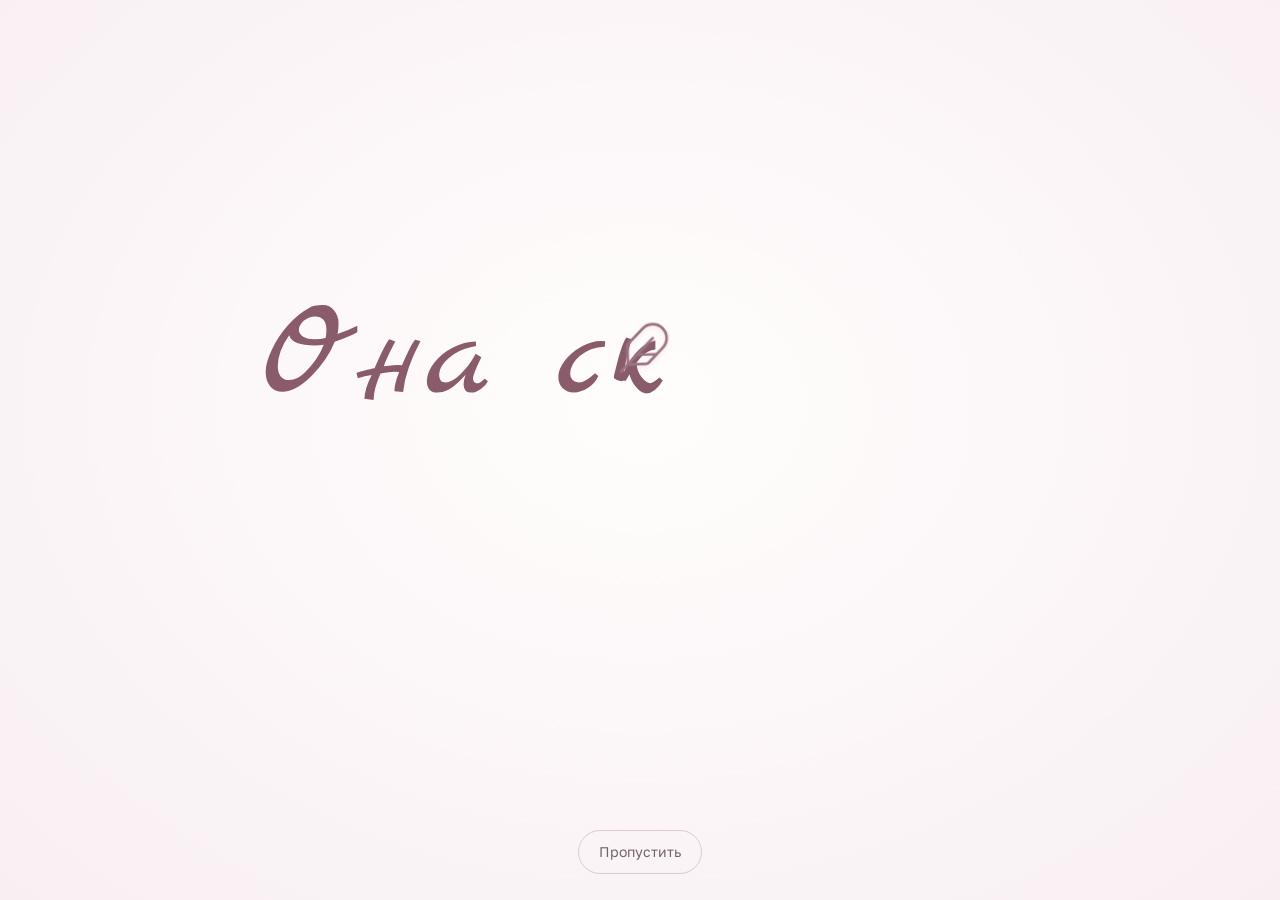
==== commit 29441ffa: "Add files via upload" ====
--- a/index.html
+++ b/index.html
@@ -3,328 +3,39 @@
 <head>
     <meta charset="utf-8">
     <meta name="viewport" content="width=device-width, initial-scale=1">
-    <meta name="theme-color" content="#f5f0ea">
+    <meta name="theme-color" content="#FCF8F5">
     <title>Свадебное приглашение</title>
 
-    <style>
-        :root {
-            --bg: #f5f0ea;
-            --bg-soft: #fbf8f4;
-            --card: rgba(255, 255, 255, 0.86);
-            --text: #29231f;
-            --muted: #756d67;
-            --line: rgba(73, 57, 48, 0.14);
-            --accent: #8b5e62;
-            --accent-dark: #6f4549;
-            --danger: #a33c3c;
-            --shadow: 0 24px 70px rgba(78, 57, 46, 0.12);
-            --radius: 24px;
-        }
-
-        *,
-        *::before,
-        *::after {
-            box-sizing: border-box;
-        }
-
-        html {
-            color-scheme: light;
-        }
-
-        body {
-            margin: 0;
-            min-height: 100svh;
-            display: grid;
-            place-items: center;
-            padding: clamp(1rem, 4vw, 2.5rem);
-            overflow-x: hidden;
-            color: var(--text);
-            font-family: Inter, ui-sans-serif, system-ui, -apple-system, BlinkMacSystemFont, "Segoe UI", sans-serif;
-            background:
-                radial-gradient(circle at 18% 18%, rgba(139, 94, 98, 0.10), transparent 28rem),
-                radial-gradient(circle at 82% 78%, rgba(174, 145, 111, 0.11), transparent 30rem),
-                linear-gradient(160deg, var(--bg-soft), var(--bg));
-        }
-
-        body::before,
-        body::after {
-            content: "";
-            position: fixed;
-            width: min(32rem, 70vw);
-            aspect-ratio: 1;
-            border: 1px solid rgba(139, 94, 98, 0.08);
-            border-radius: 50%;
-            pointer-events: none;
-        }
-
-        body::before {
-            top: -18rem;
-            right: -12rem;
-        }
-
-        body::after {
-            bottom: -20rem;
-            left: -14rem;
-        }
-
-        body.intro-lock {
-            overflow: hidden;
-        }
-
-        /* Intro */
-        #intro {
-            position: fixed;
-            inset: 0;
-            z-index: 10;
-            display: grid;
-            place-items: center;
-            padding: 1.5rem;
-            background: linear-gradient(160deg, var(--bg-soft), var(--bg));
-        }
-
-        #intro[hidden] {
-            display: none;
-        }
-
-        .intro-phrase {
-            position: relative;
-            margin: 0;
-            text-align: center;
-            line-height: 1.05;
-            font-family: "Marck Script", "Segoe Script", "Brush Script MT", cursive;
-            font-size: clamp(2rem, 8vw, 4.6rem);
-            font-weight: 400;
-            letter-spacing: 0.01em;
-        }
-
-        .intro-phrase__stroke,
-        .intro-phrase__fill {
-            display: block;
-        }
-
-        .intro-phrase__stroke {
-            color: transparent;
-            -webkit-text-stroke: 1.8px rgba(41, 35, 31, 0.92);
-            clip-path: inset(0 100% 0 0);
-        }
-
-        .intro-phrase__fill {
-            position: absolute;
-            inset: 0;
-            color: var(--text);
-            opacity: 0;
-        }
-
-        .intro-phrase__yes {
-            color: var(--accent);
-        }
-
-        #intro.is-drawing .intro-phrase__stroke {
-            animation: draw-text 1.7s linear forwards;
-        }
-
-        #intro.is-filled .intro-phrase__fill {
-            animation: fill-text 0.32s ease-out forwards;
-        }
-
-        #intro.is-leaving {
-            animation: intro-out 0.52s ease-in forwards;
-        }
-
-        @keyframes draw-text {
-            to { clip-path: inset(0 0 0 0); }
-        }
-
-        @keyframes fill-text {
-            from { opacity: 0; filter: blur(1px); }
-            to { opacity: 1; filter: blur(0); }
-        }
-
-        @keyframes intro-out {
-            to { opacity: 0; transform: translateY(8px); }
-        }
-
-        /* Main card */
-        #app {
-            width: 100%;
-            display: grid;
-            place-items: center;
-            opacity: 0;
-            transform: translateY(10px);
-            pointer-events: none;
-            transition: opacity 0.45s ease, transform 0.45s ease;
-        }
-
-        body.intro-done #app {
-            opacity: 1;
-            transform: none;
-            pointer-events: auto;
-        }
-
-        .card {
-            width: min(100%, 560px);
-            padding: clamp(1.4rem, 5vw, 2.7rem);
-            border: 1px solid rgba(255, 255, 255, 0.72);
-            border-radius: var(--radius);
-            background: var(--card);
-            box-shadow: var(--shadow);
-            backdrop-filter: blur(18px);
-            -webkit-backdrop-filter: blur(18px);
-        }
-
-        .eyebrow {
-            margin: 0 0 0.55rem;
-            color: var(--accent);
-            font-size: 0.76rem;
-            font-weight: 800;
-            letter-spacing: 0.16em;
-            text-transform: uppercase;
-        }
-
-        h1 {
-            margin: 0;
-            font-family: Georgia, "Times New Roman", serif;
-            font-size: clamp(2rem, 6vw, 3rem);
-            font-weight: 500;
-            line-height: 1.02;
-            letter-spacing: -0.025em;
-        }
-
-        .lead {
-            max-width: 42ch;
-            margin: 0.85rem 0 1.8rem;
-            color: var(--muted);
-            font-size: 1rem;
-            line-height: 1.6;
-        }
-
-        .fields {
-            display: grid;
-            grid-template-columns: repeat(2, minmax(0, 1fr));
-            gap: 1rem;
-        }
-
-        .field {
-            display: grid;
-            gap: 0.5rem;
-        }
-
-        label {
-            font-size: 0.9rem;
-            font-weight: 700;
-        }
-
-        input {
-            width: 100%;
-            min-height: 50px;
-            padding: 0.8rem 0.95rem;
-            border: 1px solid var(--line);
-            border-radius: 14px;
-            outline: none;
-            color: var(--text);
-            background: rgba(255, 255, 255, 0.68);
-            font: inherit;
-            transition: border-color 0.2s ease, box-shadow 0.2s ease, background 0.2s ease;
-        }
-
-        input::placeholder {
-            color: #aaa19b;
-        }
-
-        input:hover {
-            border-color: rgba(111, 69, 73, 0.28);
-        }
-
-        input:focus-visible {
-            border-color: var(--accent);
-            background: #fff;
-            box-shadow: 0 0 0 4px rgba(139, 94, 98, 0.12);
-        }
-
-        .error {
-            min-height: 1.35rem;
-            margin: 0.7rem 0 -0.15rem;
-            color: var(--danger);
-            font-size: 0.9rem;
-            line-height: 1.4;
-        }
-
-        .submit-button {
-            width: 100%;
-            min-height: 52px;
-            margin-top: 0.95rem;
-            padding: 0.85rem 1.1rem;
-            border: 0;
-            border-radius: 14px;
-            color: #fff;
-            background: linear-gradient(135deg, var(--accent), var(--accent-dark));
-            box-shadow: 0 10px 24px rgba(111, 69, 73, 0.18);
-            font: inherit;
-            font-weight: 800;
-            cursor: pointer;
-            transition: transform 0.12s ease, box-shadow 0.2s ease, filter 0.2s ease;
-        }
-
-        .submit-button:hover {
-            filter: brightness(1.035);
-            box-shadow: 0 14px 30px rgba(111, 69, 73, 0.23);
-        }
-
-        .submit-button:active {
-            transform: translateY(1px) scale(0.995);
-        }
-
-        .submit-button:focus-visible {
-            outline: 3px solid rgba(139, 94, 98, 0.24);
-            outline-offset: 3px;
-        }
-
-        .privacy-note {
-            margin: 1rem 0 0;
-            color: var(--muted);
-            font-size: 0.78rem;
-            line-height: 1.45;
-            text-align: center;
-        }
-
-        @media (max-width: 560px) {
-            .fields {
-                grid-template-columns: 1fr;
-            }
-
-            .card {
-                border-radius: 20px;
-            }
-        }
-
-        @media (prefers-reduced-motion: reduce) {
-            *,
-            *::before,
-            *::after {
-                scroll-behavior: auto !important;
-                animation-duration: 0.01ms !important;
-                animation-iteration-count: 1 !important;
-                transition-duration: 0.01ms !important;
-            }
-        }
-    </style>
+    <link rel="stylesheet" href="assets/site.css">
+  <link rel="stylesheet" href="assets/entry.css">
 </head>
 
-<body class="intro-lock">
-    <div id="intro" aria-hidden="true">
-        <p class="intro-phrase">
-            <span class="intro-phrase__stroke">Она сказала: <span class="intro-phrase__yes">«Да»</span>!</span>
-            <span class="intro-phrase__fill">Она сказала: <span class="intro-phrase__yes">«Да»</span>!</span>
-        </p>
+<body class="entry-page intro-lock">
+    <div id="intro">
+        <svg id="handwriting" class="handwriting" viewBox="0 0 874 420" xmlns="http://www.w3.org/2000/svg" role="img" aria-label="Она сказала: «Да»!">
+<defs><mask id="ink-mask-0" maskUnits="userSpaceOnUse" x="0" y="0" width="874" height="420" style="mask-type:luminance"><g fill="none" stroke="white" stroke-linecap="round" stroke-linejoin="round"><path class="ink-trace" data-ink="0" d="M158.31,93.00 L148.31,98.00 L144.31,98.00 L143.31,99.00 L139.31,99.00 L138.31,98.00 L136.31,98.00 L135.31,102.00 L132.31,107.00 L132.31,111.00 L131.31,113.00 L129.31,115.00 L128.31,118.00 L127.31,118.00 L127.31,120.00 L126.31,120.00 L125.31,123.00 L124.31,123.00 L124.31,124.00 L117.31,132.00 L117.31,133.00 L116.31,133.00 L116.31,134.00 L115.31,134.00 L115.31,135.00 L114.31,135.00 L114.31,136.00 L113.31,136.00 L113.31,137.00 L112.31,137.00 L111.31,139.00 L105.31,142.00 L105.31,143.00 L103.31,143.00 L101.31,144.00 L101.31,145.00 L97.31,145.00 L96.31,146.00 L86.31,146.00 L84.31,144.00 L83.31,144.00 L83.31,143.00 L82.31,143.00 L81.31,140.00 L80.31,140.00 L80.31,138.00 L78.31,134.00 L78.31,132.00 L79.31,131.00 L79.31,125.00 L80.31,124.00 L80.31,121.00 L81.31,121.00 L81.31,116.00 L83.31,112.00 L84.31,112.00 L84.31,110.00 L85.31,109.00 L86.31,105.00 L87.31,105.00 L87.31,103.00 L89.31,102.00 L89.31,100.00 L90.31,100.00 L92.31,96.00 L100.31,94.00 L101.31,95.00 L101.31,98.00 L103.31,100.00 L104.31,100.00 L104.31,101.00 L108.31,103.00 L111.31,103.00 L112.31,104.00 L132.31,104.00 L133.31,105.00" stroke-width="20.23"/><path class="ink-trace" data-ink="1" d="M137.31,98.00 L137.31,85.00 L136.31,84.00 L136.31,81.00 L132.31,76.00 L128.31,75.00 L127.31,74.00 L117.31,75.00 L115.31,76.00 L115.31,77.00 L112.31,77.00 L112.31,78.00 L110.31,78.00 L110.31,79.00 L106.31,81.00 L106.31,82.00 L105.31,82.00 L105.31,83.00 L104.31,83.00 L104.31,84.00 L102.31,86.00 L101.31,90.00 L100.31,91.00 L100.31,94.00" stroke-width="20.23"/></g></mask><mask id="ink-mask-1" maskUnits="userSpaceOnUse" x="0" y="0" width="874" height="420" style="mask-type:luminance"><g fill="none" stroke="white" stroke-linecap="round" stroke-linejoin="round"><path class="ink-trace" data-ink="2" d="M194.72,105.00 L186.72,120.00 L186.72,122.00 L185.72,122.00 L185.72,126.00 L184.72,127.00 L184.72,131.00 L192.72,131.00 L193.72,130.00 L207.72,130.00 L210.72,124.00 L210.72,122.00 L215.72,113.00 L215.72,111.00 L216.72,111.00 L216.72,109.00 L217.72,109.00 L217.72,107.00 L218.72,107.00 L219.72,104.00" stroke-width="15.77"/><path class="ink-trace" data-ink="3" d="M205.72,130.00 L205.72,139.00 L204.72,139.00 L204.72,142.00 L202.72,146.00 L202.72,149.00" stroke-width="15.77"/><path class="ink-trace" data-ink="4" d="M184.72,131.00 L181.72,132.00 L181.72,133.00 L179.72,134.00 L171.72,134.00 L167.72,136.00 L164.72,136.00" stroke-width="15.77"/><path class="ink-trace" data-ink="5" d="M178.72,134.00 L178.72,141.00 L177.72,142.00 L177.72,144.00 L174.72,151.00 L174.72,154.00 L173.72,155.00" stroke-width="15.77"/></g></mask><mask id="ink-mask-2" maskUnits="userSpaceOnUse" x="0" y="0" width="874" height="420" style="mask-type:luminance"><g fill="none" stroke="white" stroke-linecap="round" stroke-linejoin="round"><path class="ink-trace" data-ink="6" d="M274.00,106.00 L271.00,106.00 L271.00,107.00 L267.00,107.00 L266.00,108.00 L261.00,109.00 L261.00,110.00 L259.00,110.00 L259.00,111.00 L257.00,111.00 L257.00,112.00 L255.00,112.00 L255.00,113.00 L252.00,114.00 L251.00,116.00 L249.00,116.00 L249.00,117.00 L248.00,117.00 L248.00,118.00 L247.00,118.00 L247.00,119.00 L246.00,119.00 L242.00,123.00 L242.00,124.00 L241.00,124.00 L237.00,132.00 L237.00,135.00 L236.00,136.00 L236.00,143.00 L237.00,144.00 L237.00,146.00 L238.00,146.00 L240.00,148.00 L249.00,147.00 L250.00,146.00 L254.00,145.00 L256.00,143.00 L257.00,143.00 L258.00,141.00 L260.00,141.00 L260.00,140.00 L261.00,140.00 L261.00,139.00 L264.00,136.00 L270.00,135.00 L271.00,134.00 L278.00,120.00" stroke-width="20.62"/><path class="ink-trace" data-ink="7" d="M270.00,135.00 L270.00,145.00 L271.00,145.00 L271.00,147.00 L272.00,147.00 L272.00,148.00 L275.00,148.00 L276.00,147.00 L279.00,147.00 L280.00,146.00 L284.00,145.00" stroke-width="20.62"/></g></mask><mask id="ink-mask-3" maskUnits="userSpaceOnUse" x="0" y="0" width="874" height="420" style="mask-type:luminance"><g fill="none" stroke="white" stroke-linecap="round" stroke-linejoin="round"><path class="ink-trace" data-ink="8" d="M398.91,106.00 L390.91,107.00 L379.91,112.00 L379.91,113.00 L377.91,113.00 L377.91,114.00 L376.91,114.00 L376.91,115.00 L375.91,115.00 L367.91,123.00 L367.91,124.00 L366.91,124.00 L365.91,128.00 L363.91,131.00 L363.91,134.00 L362.91,135.00 L362.91,141.00 L363.91,141.00 L364.91,144.00 L366.91,146.00 L367.91,146.00 L367.91,147.00 L369.91,147.00 L370.91,148.00 L376.91,148.00 L377.91,147.00 L380.91,147.00 L384.91,145.00 L384.91,144.00 L386.91,144.00 L386.91,143.00 L387.91,143.00 L391.91,139.00 L391.91,138.00" stroke-width="18.42"/></g></mask><mask id="ink-mask-4" maskUnits="userSpaceOnUse" x="0" y="0" width="874" height="420" style="mask-type:luminance"><g fill="none" stroke="white" stroke-linecap="round" stroke-linejoin="round"><path class="ink-trace" data-ink="9" d="M424.72,104.00 L421.72,110.00 L421.72,113.00 L420.72,114.00 L420.72,117.00 L419.72,118.00 L419.72,121.00 L418.72,122.00 L418.72,125.00 L417.72,126.00 L417.72,131.00 L418.72,132.00 L421.72,132.00 L422.72,133.00 L428.72,133.00 L432.72,141.00 L435.72,144.00 L435.72,145.00 L436.72,145.00 L436.72,146.00 L441.72,149.00 L444.72,149.00 L451.72,146.00 L451.72,145.00 L452.72,145.00 L452.72,144.00 L453.72,144.00 L454.72,142.00" stroke-width="19.00"/><path class="ink-trace" data-ink="10" d="M428.72,133.00 L428.72,128.00 L429.72,127.00 L429.72,124.00 L430.72,122.00 L431.72,122.00 L432.72,119.00 L433.72,119.00 L433.72,118.00 L434.72,118.00 L434.72,117.00 L435.72,117.00 L435.72,116.00 L436.72,116.00 L436.72,115.00 L442.72,110.00 L446.72,109.00 L449.72,105.00" stroke-width="19.00"/><path class="ink-trace" data-ink="11" d="M421.72,132.00 L421.72,131.00 L422.72,131.00 L422.72,129.00 L420.72,129.00 L420.72,132.00" stroke-width="19.00"/><path class="ink-trace" data-ink="12" d="M420.72,131.00 L421.72,131.00" stroke-width="19.00"/><path class="ink-trace" data-ink="13" d="M418.72,132.00 L418.72,134.00 L415.72,140.00 L413.72,147.00" stroke-width="19.00"/></g></mask><mask id="ink-mask-5" maskUnits="userSpaceOnUse" x="0" y="0" width="874" height="420" style="mask-type:luminance"><g fill="none" stroke="white" stroke-linecap="round" stroke-linejoin="round"><path class="ink-trace" data-ink="14" d="M512.64,106.00 L509.64,106.00 L509.64,107.00 L505.64,107.00 L504.64,108.00 L499.64,109.00 L499.64,110.00 L497.64,110.00 L497.64,111.00 L495.64,111.00 L495.64,112.00 L493.64,112.00 L493.64,113.00 L490.64,114.00 L489.64,116.00 L487.64,116.00 L487.64,117.00 L486.64,117.00 L486.64,118.00 L485.64,118.00 L485.64,119.00 L484.64,119.00 L480.64,123.00 L480.64,124.00 L479.64,124.00 L475.64,132.00 L475.64,135.00 L474.64,136.00 L474.64,143.00 L475.64,144.00 L475.64,146.00 L476.64,146.00 L478.64,148.00 L487.64,147.00 L488.64,146.00 L492.64,145.00 L494.64,143.00 L495.64,143.00 L496.64,141.00 L498.64,141.00 L498.64,140.00 L499.64,140.00 L499.64,139.00 L502.64,136.00 L508.64,135.00 L509.64,134.00 L516.64,120.00" stroke-width="20.62"/><path class="ink-trace" data-ink="15" d="M508.64,135.00 L508.64,145.00 L509.64,145.00 L509.64,147.00 L510.64,147.00 L510.64,148.00 L513.64,148.00 L514.64,147.00 L517.64,147.00 L518.64,146.00 L522.64,145.00" stroke-width="20.62"/></g></mask><mask id="ink-mask-6" maskUnits="userSpaceOnUse" x="0" y="0" width="874" height="420" style="mask-type:luminance"><g fill="none" stroke="white" stroke-linecap="round" stroke-linejoin="round"><path class="ink-trace" data-ink="16" d="M545.19,114.00 L547.19,112.00 L548.19,112.00 L549.19,110.00 L557.19,106.00 L559.19,106.00 L562.19,104.00 L571.19,104.00 L571.19,105.00 L572.19,105.00 L573.19,107.00 L574.19,107.00 L574.19,111.00 L571.19,118.00 L565.19,121.00 L563.19,121.00 L561.19,123.00 L561.19,124.00 L560.19,124.00 L561.19,128.00 L563.19,129.00 L566.19,135.00 L565.19,141.00 L564.19,141.00 L563.19,144.00 L554.19,149.00 L550.19,149.00 L549.19,150.00 L540.19,150.00 L536.19,148.00 L533.19,148.00" stroke-width="17.65"/><path class="ink-trace" data-ink="17" d="M552.19,125.00 L560.19,125.00" stroke-width="17.65"/></g></mask><mask id="ink-mask-7" maskUnits="userSpaceOnUse" x="0" y="0" width="874" height="420" style="mask-type:luminance"><g fill="none" stroke="white" stroke-linecap="round" stroke-linejoin="round"><path class="ink-trace" data-ink="18" d="M630.25,106.00 L627.25,106.00 L627.25,107.00 L623.25,107.00 L622.25,108.00 L617.25,109.00 L617.25,110.00 L615.25,110.00 L615.25,111.00 L613.25,111.00 L613.25,112.00 L611.25,112.00 L611.25,113.00 L608.25,114.00 L607.25,116.00 L605.25,116.00 L605.25,117.00 L604.25,117.00 L604.25,118.00 L603.25,118.00 L603.25,119.00 L602.25,119.00 L598.25,123.00 L598.25,124.00 L597.25,124.00 L593.25,132.00 L593.25,135.00 L592.25,136.00 L592.25,143.00 L593.25,144.00 L593.25,146.00 L594.25,146.00 L596.25,148.00 L605.25,147.00 L606.25,146.00 L610.25,145.00 L612.25,143.00 L613.25,143.00 L614.25,141.00 L616.25,141.00 L616.25,140.00 L617.25,140.00 L617.25,139.00 L620.25,136.00 L626.25,135.00 L627.25,134.00 L634.25,120.00" stroke-width="20.62"/><path class="ink-trace" data-ink="19" d="M626.25,135.00 L626.25,145.00 L627.25,145.00 L627.25,147.00 L628.25,147.00 L628.25,148.00 L631.25,148.00 L632.25,147.00 L635.25,147.00 L636.25,146.00 L640.25,145.00" stroke-width="20.62"/></g></mask><mask id="ink-mask-8" maskUnits="userSpaceOnUse" x="0" y="0" width="874" height="420" style="mask-type:luminance"><g fill="none" stroke="white" stroke-linecap="round" stroke-linejoin="round"><path class="ink-trace" data-ink="20" d="M660.80,144.00 L660.80,145.00 L664.80,148.00 L665.80,147.00 L669.80,147.00 L670.80,146.00 L672.80,146.00 L672.80,145.00 L676.80,144.00 L676.80,143.00 L677.80,143.00 L683.80,137.00 L683.80,136.00 L686.80,134.00 L687.80,134.00 L687.80,136.00 L688.80,137.00 L689.80,137.00 L689.80,135.00 L691.80,135.00 L692.80,136.00 L692.80,145.00 L693.80,145.00 L693.80,147.00 L694.80,147.00 L695.80,149.00 L704.80,147.00 L704.80,146.00 L707.80,145.00 L709.80,141.00" stroke-width="19.00"/><path class="ink-trace" data-ink="21" d="M691.80,135.00 L692.80,129.00 L693.80,129.00 L695.80,122.00 L696.80,122.00 L698.80,114.00 L699.80,114.00 L699.80,112.00 L702.80,107.00 L702.80,105.00" stroke-width="19.00"/><path class="ink-trace" data-ink="22" d="M689.80,135.00 L687.80,135.00" stroke-width="19.00"/></g></mask><mask id="ink-mask-9" maskUnits="userSpaceOnUse" x="0" y="0" width="874" height="420" style="mask-type:luminance"><g fill="none" stroke="white" stroke-linecap="round" stroke-linejoin="round"><path class="ink-trace" data-ink="23" d="M770.83,106.00 L767.83,106.00 L767.83,107.00 L763.83,107.00 L762.83,108.00 L757.83,109.00 L757.83,110.00 L755.83,110.00 L755.83,111.00 L753.83,111.00 L753.83,112.00 L751.83,112.00 L751.83,113.00 L748.83,114.00 L747.83,116.00 L745.83,116.00 L745.83,117.00 L744.83,117.00 L744.83,118.00 L743.83,118.00 L743.83,119.00 L742.83,119.00 L738.83,123.00 L738.83,124.00 L737.83,124.00 L733.83,132.00 L733.83,135.00 L732.83,136.00 L732.83,143.00 L733.83,144.00 L733.83,146.00 L734.83,146.00 L736.83,148.00 L745.83,147.00 L746.83,146.00 L750.83,145.00 L752.83,143.00 L753.83,143.00 L754.83,141.00 L756.83,141.00 L756.83,140.00 L757.83,140.00 L757.83,139.00 L760.83,136.00 L766.83,135.00 L767.83,134.00 L774.83,120.00" stroke-width="20.62"/><path class="ink-trace" data-ink="24" d="M766.83,135.00 L766.83,145.00 L767.83,145.00 L767.83,147.00 L768.83,147.00 L768.83,148.00 L771.83,148.00 L772.83,147.00 L775.83,147.00 L776.83,146.00 L780.83,145.00" stroke-width="20.62"/></g></mask><mask id="ink-mask-10" maskUnits="userSpaceOnUse" x="0" y="0" width="874" height="420" style="mask-type:luminance"><g fill="none" stroke="white" stroke-linecap="round" stroke-linejoin="round"><path class="ink-trace" data-ink="25" d="M790.38,148.00 L790.48,148.00" stroke-width="15.00"/><path class="ink-trace" data-ink="26" d="M795.38,125.00 L795.48,125.00" stroke-width="15.00"/></g></mask><mask id="ink-mask-11" maskUnits="userSpaceOnUse" x="0" y="0" width="874" height="420" style="mask-type:luminance"><g fill="none" stroke="white" stroke-linecap="round" stroke-linejoin="round"><path class="ink-trace" data-ink="27" d="M266.77,260.00 L262.77,262.00 L262.77,263.00 L261.77,263.00 L261.77,264.00 L260.77,264.00 L260.77,265.00 L259.77,265.00 L258.77,267.00 L257.77,267.00 L250.77,274.00 L249.77,274.00 L248.77,278.00 L247.77,279.00 L248.77,280.00 L249.77,284.00 L250.77,284.00 L250.77,285.00 L252.77,286.00 L254.77,290.00 L255.77,290.00 L255.77,291.00 L256.77,291.00 L256.77,292.00 L257.77,292.00 L257.77,293.00 L258.77,293.00 L258.77,294.00 L259.77,294.00 L259.77,295.00 L265.77,301.00 L266.77,301.00 L266.77,304.00 L267.77,305.00" stroke-width="17.81"/><path class="ink-trace" data-ink="28" d="M295.77,305.00 L293.77,302.00 L293.77,300.00 L292.77,300.00 L292.77,299.00 L291.77,299.00 L291.77,298.00 L290.77,298.00 L290.77,297.00 L289.77,297.00 L289.77,296.00 L288.77,296.00 L288.77,295.00 L287.77,295.00 L287.77,294.00 L286.77,294.00 L286.77,293.00 L285.77,293.00 L285.77,292.00 L284.77,292.00 L284.77,291.00 L283.77,291.00 L283.77,290.00 L281.77,289.00 L280.77,286.00 L279.77,286.00 L279.77,285.00 L277.77,284.00 L276.77,280.00 L275.77,279.00 L276.77,278.00 L277.77,274.00 L278.77,274.00 L285.77,267.00 L286.77,267.00 L286.77,266.00 L287.77,266.00 L287.77,265.00 L288.77,265.00 L288.77,264.00 L289.77,264.00 L290.77,262.00 L294.77,260.00" stroke-width="17.81"/></g></mask><mask id="ink-mask-12" maskUnits="userSpaceOnUse" x="0" y="0" width="874" height="420" style="mask-type:luminance"><g fill="none" stroke="white" stroke-linecap="round" stroke-linejoin="round"><path class="ink-trace" data-ink="29" d="M374.01,246.00 L373.01,248.00 L372.01,258.00 L371.01,259.00 L371.01,262.00 L370.01,263.00 L370.01,268.00 L369.01,269.00 L369.01,272.00 L371.01,273.00 L381.01,273.00 L382.01,272.00 L386.01,272.00 L387.01,271.00 L389.01,271.00" stroke-width="23.00"/><path class="ink-trace" data-ink="30" d="M369.01,272.00 L368.01,272.00 L367.01,275.00 L366.01,275.00 L364.01,273.00 L355.01,273.00 L354.01,272.00 L350.01,272.00 L349.01,271.00 L344.01,270.00 L341.01,268.00 L339.01,268.00 L335.01,266.00 L334.01,264.00 L331.01,263.00 L323.01,254.00 L323.01,252.00 L322.01,252.00 L321.01,246.00 L320.01,245.00 L322.01,236.00 L324.01,234.00 L324.01,232.00 L325.01,232.00 L326.01,229.00 L327.01,229.00 L328.01,227.00 L329.01,227.00 L329.01,226.00 L333.01,224.00 L335.01,224.00 L335.01,223.00 L337.01,223.00 L337.01,222.00 L340.01,222.00 L341.01,221.00 L346.01,221.00 L347.01,220.00 L363.01,220.00 L364.01,221.00 L369.01,221.00 L370.01,222.00 L373.01,222.00 L374.01,223.00 L382.01,225.00 L390.01,229.00 L390.01,230.00 L393.01,231.00 L396.01,234.00 L397.01,234.00 L397.01,235.00 L398.01,235.00 L399.01,237.00 L400.01,237.00 L405.01,242.00 L406.01,242.00 L411.01,250.00 L412.01,250.00 L414.01,254.00 L414.01,256.00 L415.01,256.00 L417.01,260.00 L417.01,262.00 L418.01,262.00 L419.01,270.00 L420.01,271.00 L420.01,274.00 L421.01,275.00 L421.01,281.00 L420.01,282.00 L420.01,290.00 L419.01,291.00 L419.01,294.00 L418.01,295.00 L418.01,298.00 L417.01,299.00 L416.01,304.00 L415.01,304.00 L413.01,309.00 L412.01,309.00 L412.01,310.00 L406.01,316.00 L405.01,316.00 L404.01,318.00 L402.01,318.00 L402.01,319.00 L400.01,319.00 L393.01,322.00 L387.01,322.00 L386.01,323.00 L356.01,323.00 L355.01,322.00 L353.01,322.00 L353.01,320.00 L354.01,319.00 L354.01,315.00 L355.01,314.00 L355.01,310.00 L357.01,307.00 L357.01,305.00 L361.01,297.00 L362.01,292.00 L364.01,289.00 L364.01,286.00 L365.01,286.00 L366.01,275.00" stroke-width="23.00"/></g></mask><mask id="ink-mask-13" maskUnits="userSpaceOnUse" x="0" y="0" width="874" height="420" style="mask-type:luminance"><g fill="none" stroke="white" stroke-linecap="round" stroke-linejoin="round"><path class="ink-trace" data-ink="31" d="M499.95,266.00 L493.95,267.00 L492.95,268.00 L489.95,268.00 L488.95,269.00 L480.95,271.00 L474.95,274.00 L472.95,276.00 L465.95,280.00 L464.95,282.00 L460.95,284.00 L460.95,285.00 L458.95,286.00 L458.95,287.00 L454.95,291.00 L454.95,292.00 L453.95,292.00 L453.95,294.00 L452.95,294.00 L450.95,298.00 L450.95,300.00 L449.95,300.00 L448.95,308.00 L447.95,309.00 L447.95,316.00 L448.95,316.00 L448.95,319.00 L449.95,319.00 L449.95,320.00 L450.95,320.00 L452.95,322.00 L459.95,322.00 L460.95,321.00 L468.95,320.00 L468.95,319.00 L472.95,318.00 L472.95,317.00 L478.95,314.00 L478.95,313.00 L479.95,313.00 L479.95,312.00 L480.95,312.00 L480.95,311.00 L481.95,311.00 L481.95,310.00 L482.95,310.00 L484.95,308.00 L488.95,307.00 L489.95,306.00 L493.95,306.00 L494.95,302.00 L495.95,302.00 L498.95,296.00 L498.95,294.00 L499.95,294.00 L500.95,291.00 L503.95,287.00 L503.95,285.00" stroke-width="24.80"/><path class="ink-trace" data-ink="32" d="M493.95,306.00 L493.95,319.00 L495.95,322.00 L498.95,323.00 L499.95,322.00 L507.95,321.00 L509.95,320.00 L509.95,319.00 L513.95,317.00" stroke-width="24.80"/></g></mask><mask id="ink-mask-14" maskUnits="userSpaceOnUse" x="0" y="0" width="874" height="420" style="mask-type:luminance"><g fill="none" stroke="white" stroke-linecap="round" stroke-linejoin="round"><path class="ink-trace" data-ink="33" d="M538.01,258.00 L538.01,263.00 L539.01,263.00 L539.01,265.00 L540.01,265.00 L540.01,266.00 L542.01,267.00 L545.01,273.00 L547.01,274.00 L548.01,280.00 L545.01,286.00 L543.01,287.00 L541.01,291.00 L539.01,292.00 L538.01,295.00 L537.01,295.00 L537.01,296.00 L534.01,299.00 L533.01,301.00 L533.01,304.00" stroke-width="17.00"/><path class="ink-trace" data-ink="34" d="M565.01,301.00 L570.01,293.00 L572.01,292.00 L573.01,289.00 L574.01,289.00 L577.01,284.00 L578.01,284.00 L578.01,281.00 L579.01,280.00 L579.01,276.00 L578.01,275.00 L578.01,273.00 L577.01,273.00 L575.01,269.00 L573.01,268.00 L573.01,266.00 L572.01,266.00 L572.01,265.00 L570.01,264.00 L570.01,261.00 L569.01,260.00" stroke-width="17.00"/></g></mask><mask id="ink-mask-15" maskUnits="userSpaceOnUse" x="0" y="0" width="874" height="420" style="mask-type:luminance"><g fill="none" stroke="white" stroke-linecap="round" stroke-linejoin="round"><path class="ink-trace" data-ink="35" d="M631.99,224.00 L630.99,228.00 L628.99,229.00 L628.99,231.00 L627.99,231.00 L624.99,238.00 L622.99,240.00 L612.99,260.00 L612.99,262.00 L611.99,262.00 L611.99,264.00 L610.99,264.00 L610.99,266.00 L609.99,266.00 L609.99,268.00 L608.99,268.00 L608.99,270.00 L607.99,270.00 L607.99,273.00 L606.99,273.00 L606.99,275.00 L605.99,275.00 L605.99,277.00 L604.99,277.00 L604.99,280.00 L603.99,280.00 L603.99,282.00 L602.99,282.00 L602.99,285.00 L601.99,285.00 L601.99,287.00 L598.99,293.00 L597.99,298.00 L595.99,302.00 L593.99,302.00" stroke-width="20.62"/><path class="ink-trace" data-ink="36" d="M595.99,322.00 L596.09,322.00" stroke-width="20.62"/></g></mask></defs>
+<g class="ink-letters"><path class="ink-letter ink-line-0" d="M162.45 89.06V95.39Q156.51 98.82 140.54 104.76Q133.41 122.58 117.96 137.9Q102.52 153.21 89.72 153.21Q82.46 153.21 77.97 148.06Q73.48 142.91 73.48 133.87Q73.48 124.83 79.55 112.09Q85.62 99.35 95.52 88.2Q105.42 77.04 115.72 71.76Q119.94 68.99 128.92 68.99Q135.65 68.99 139.94 74.21Q144.23 79.42 144.23 86.48Q144.23 93.54 143.18 97.11Q153.21 93.81 162.45 89.06ZM110.04 84.44Q105.69 88.92 105.69 93.08Q105.69 97.24 109.91 99.68Q114.14 102.12 120.54 102.12Q126.94 102.12 131.69 100.94Q132.48 96.98 132.48 93.28Q132.48 80.21 121.26 80.21Q116.12 80.21 110.04 84.44ZM111.76 134.33Q124.7 121.53 129.84 107.67Q126.54 108.33 121.4 108.33Q99.22 108.33 96.32 98.43Q85.23 113.87 85.23 128.79Q85.23 134.73 88.07 138.29Q90.9 141.86 96.45 141.86Q104.24 141.86 111.76 134.33Z" mask="url(#ink-mask-0)"/><path class="ink-letter ink-line-0" d="M218.55 102.65 223.7 103.84Q223.57 104.76 219.94 111.83Q216.31 118.89 212.22 130.31Q208.13 141.72 206.94 153.34L198.49 152.68Q198.49 145.42 203.11 133.94Q201.92 133.8 198.29 133.8Q194.66 133.8 185.03 135.52Q178.29 150.57 178.29 161.26L169.45 160.07Q169.45 150.7 176.45 136.97Q169.71 138.03 162.98 140.14L161.66 134.99Q161.66 134.6 168.72 132.75Q175.79 130.9 179.22 130.37Q189.78 106.08 193.61 102.26L199.28 104.5Q198.62 105.82 196.25 110.44Q190.31 121.92 188.19 128.39Q199.68 127.2 201.99 127.2Q204.3 127.2 205.88 127.34Q215.12 106.08 218.55 102.65Z" mask="url(#ink-mask-1)"/><path class="ink-letter ink-line-0" d="M286.27 140.67 289.3 142.91Q287.46 146.87 282.51 150.44Q277.56 154 273.46 154Q265.68 154 265.68 145.82Q265.68 141.99 267.66 136.71L262.77 141.72Q255.64 148.98 250.43 151.49Q245.22 154 240.2 154Q235.18 154 232.61 151.16Q230.04 148.32 230.04 143.31Q230.04 134.07 237.16 125.03Q244.29 115.98 255.38 110.31Q266.47 104.63 277.56 104.5L277.82 108.86L272.28 110.04Q260.26 112.68 251.09 120.6Q241.92 128.52 241.92 136.38Q241.92 144.23 248.25 144.23Q254.19 144.23 262.9 135.92Q271.62 127.6 277.42 116.38L282.97 119.68Q274.78 136.18 274.78 140.67Q274.78 142.52 276.04 143.77Q277.29 145.02 278.55 145.02Q279.8 145.02 280.2 144.89Q280.59 144.76 280.99 144.56Q281.38 144.36 281.98 143.97Q282.57 143.57 283.03 143.18Q283.5 142.78 284.55 141.99Q285.61 141.2 286.27 140.67Z" mask="url(#ink-mask-2)"/><path class="ink-letter ink-line-0" d="M393.32 135.26 396.49 137.9Q393.32 145.16 386.32 149.51Q379.33 153.87 372.79 153.87Q366.26 153.87 361.97 149.78Q357.68 145.68 357.68 138.56Q357.68 131.43 363.88 123.11Q370.09 114.8 379.92 109.38Q389.75 103.97 399.26 103.97Q400.58 103.97 403.22 104.24L402.82 109.38Q388.3 110.04 378.73 118.23Q369.16 126.41 369.16 135.65Q369.16 139.48 371.54 141.86Q373.91 144.23 377.74 144.23Q383.81 144.23 393.32 135.26Z" mask="url(#ink-mask-3)"/><path class="ink-letter ink-line-0" d="M455.88 139.35 459.18 142.25Q451.52 154.79 442.94 154.79Q438.06 154.79 432.98 148.46Q427.89 142.12 426.84 136.18Q426.05 137.63 422.35 143.84Q418.65 150.04 417.07 154L409.15 151.23Q411.92 134.99 415.95 120.6Q419.97 106.22 423.54 100.41L428.95 102.12Q426.57 108.2 421.03 134.46Q428.29 119.55 435.68 112.62Q443.07 105.69 451.92 103.44V112.16Q442.41 112.55 433.57 124.96Q434.1 133.54 438.65 139.22Q443.21 144.89 447.3 144.89Q449.28 144.89 455.88 139.35Z" mask="url(#ink-mask-4)"/><path class="ink-letter ink-line-0" d="M524.91 140.67 527.94 142.91Q526.1 146.87 521.15 150.44Q516.2 154 512.1 154Q504.32 154 504.32 145.82Q504.32 141.99 506.3 136.71L501.41 141.72Q494.28 148.98 489.07 151.49Q483.86 154 478.84 154Q473.82 154 471.25 151.16Q468.68 148.32 468.68 143.31Q468.68 134.07 475.8 125.03Q482.93 115.98 494.02 110.31Q505.11 104.63 516.2 104.5L516.46 108.86L510.92 110.04Q498.9 112.68 489.73 120.6Q480.56 128.52 480.56 136.38Q480.56 144.23 486.89 144.23Q492.83 144.23 501.54 135.92Q510.26 127.6 516.06 116.38L521.61 119.68Q513.42 136.18 513.42 140.67Q513.42 142.52 514.68 143.77Q515.93 145.02 517.19 145.02Q518.44 145.02 518.84 144.89Q519.23 144.76 519.63 144.56Q520.02 144.36 520.62 143.97Q521.21 143.57 521.67 143.18Q522.14 142.78 523.19 141.99Q524.25 141.2 524.91 140.67Z" mask="url(#ink-mask-5)"/><path class="ink-letter ink-line-0" d="M581.27 108.99Q581.27 118.62 563.58 124.96Q568.34 127.86 570.65 130.17Q572.96 132.48 572.96 135.39Q572.96 142.78 564.64 148.39Q556.32 154 546.82 154Q542.2 154 537.58 152.55Q532.96 151.1 531.24 148.98L536.26 144.36Q537.84 145.95 540.55 147.14Q543.26 148.32 545.1 148.32Q551.7 148.32 557.18 144.96Q562.66 141.59 562.66 136.71Q562.66 134.07 560.68 132.29Q558.7 130.5 556.39 129.78Q554.08 129.05 552.1 127.93Q550.12 126.81 550.12 125.36Q550.12 123.9 553.22 122.65Q556.32 121.4 560.15 120.54Q563.98 119.68 567.08 117.63Q570.18 115.59 570.18 113.08Q570.18 110.57 568.47 109.12Q566.75 107.67 564.18 107.67Q561.6 107.67 556.19 110.44Q550.78 113.21 545.24 117.57L543.39 113.87Q548.14 108.33 556.26 104.04Q564.38 99.75 569.33 99.75Q574.28 99.75 577.77 102.45Q581.27 105.16 581.27 108.99Z" mask="url(#ink-mask-6)"/><path class="ink-letter ink-line-0" d="M642.52 140.67 645.55 142.91Q643.71 146.87 638.76 150.44Q633.81 154 629.71 154Q621.93 154 621.93 145.82Q621.93 141.99 623.91 136.71L619.02 141.72Q611.89 148.98 606.68 151.49Q601.47 154 596.45 154Q591.43 154 588.86 151.16Q586.29 148.32 586.29 143.31Q586.29 134.07 593.41 125.03Q600.54 115.98 611.63 110.31Q622.72 104.63 633.81 104.5L634.07 108.86L628.53 110.04Q616.51 112.68 607.34 120.6Q598.17 128.52 598.17 136.38Q598.17 144.23 604.5 144.23Q610.44 144.23 619.15 135.92Q627.87 127.6 633.67 116.38L639.22 119.68Q631.03 136.18 631.03 140.67Q631.03 142.52 632.29 143.77Q633.54 145.02 634.8 145.02Q636.05 145.02 636.45 144.89Q636.84 144.76 637.24 144.56Q637.63 144.36 638.23 143.97Q638.82 143.57 639.28 143.18Q639.75 142.78 640.8 141.99Q641.86 141.2 642.52 140.67Z" mask="url(#ink-mask-7)"/><path class="ink-letter ink-line-0" d="M656.38 142.38 662.98 139.08Q662.98 141.46 664.76 143.18Q666.54 144.89 668.92 144.89Q680.14 144.89 694.52 115.32Q695.32 113.61 696.37 111.43Q697.43 109.25 697.96 108.13Q698.48 107.01 699.21 105.56Q699.94 104.1 700.4 103.38Q700.86 102.65 701.39 101.99Q702.58 100.8 704.09 100.8Q705.61 100.8 706.8 102.26Q707.99 103.71 707.99 105.62Q707.99 107.54 703.04 121.99Q698.09 136.44 698.09 139.48Q698.09 142.52 699.34 143.97Q700.6 145.42 701.85 145.42Q703.1 145.42 703.76 145.29Q704.42 145.16 705.08 144.76Q705.74 144.36 706.21 144.1Q706.67 143.84 707.33 143.18L708.25 142.12Q708.65 141.86 709.37 141Q710.1 140.14 710.36 139.88L713.14 142.12Q710.89 147.66 706.07 151.49Q701.26 155.32 697.36 155.32Q693.47 155.32 691.22 152.61Q688.98 149.91 688.98 145.55Q688.98 141.2 690.43 134.33Q684.36 143.84 677.1 148.79Q669.84 153.74 665.35 153.74Q660.86 153.74 658.62 150.44Q656.38 147.14 656.38 142.38Z" mask="url(#ink-mask-8)"/><path class="ink-letter ink-line-0" d="M783.1 140.67 786.13 142.91Q784.28 146.87 779.33 150.44Q774.38 154 770.29 154Q762.5 154 762.5 145.82Q762.5 141.99 764.48 136.71L759.6 141.72Q752.47 148.98 747.26 151.49Q742.04 154 737.03 154Q732.01 154 729.44 151.16Q726.86 148.32 726.86 143.31Q726.86 134.07 733.99 125.03Q741.12 115.98 752.21 110.31Q763.3 104.63 774.38 104.5L774.65 108.86L769.1 110.04Q757.09 112.68 747.92 120.6Q738.74 128.52 738.74 136.38Q738.74 144.23 745.08 144.23Q751.02 144.23 759.73 135.92Q768.44 127.6 774.25 116.38L779.8 119.68Q771.61 136.18 771.61 140.67Q771.61 142.52 772.87 143.77Q774.12 145.02 775.37 145.02Q776.63 145.02 777.02 144.89Q777.42 144.76 777.82 144.56Q778.21 144.36 778.81 143.97Q779.4 143.57 779.86 143.18Q780.32 142.78 781.38 141.99Q782.44 141.2 783.1 140.67Z" mask="url(#ink-mask-9)"/><path class="ink-letter ink-line-0" d="M791.94 129.84Q790.49 128.39 790.49 126.15Q790.49 123.9 792 122.39Q793.52 120.87 795.7 120.87Q797.88 120.87 799.4 122.39Q800.91 123.9 800.91 126.08Q800.91 128.26 799.4 129.78Q797.88 131.3 795.63 131.3Q793.39 131.3 791.94 129.84ZM787.45 152.55Q786 151.1 786 148.85Q786 146.61 787.52 145.09Q789.03 143.57 791.21 143.57Q793.39 143.57 794.91 145.09Q796.43 146.61 796.43 148.79Q796.43 150.96 794.91 152.48Q793.39 154 791.15 154Q788.9 154 787.45 152.55Z" mask="url(#ink-mask-10)"/><path class="ink-letter ink-line-1" d="M272.45 260.13Q255.02 276.67 253.09 279.49Q257.13 286.18 267.69 296.56L271.21 299.9L268.75 308.7Q265.93 307.65 245.87 286.35L239.18 279.14Q265.05 256.43 268.22 254.85ZM300.43 260.13Q283.01 276.67 281.07 279.49Q285.12 286.18 295.85 296.56L299.2 299.9L296.73 308.7Q293.92 307.65 273.85 286.35L267.17 279.14Q293.04 256.43 296.21 254.85Z" mask="url(#ink-mask-11)"/><path class="ink-letter ink-line-1" d="M354.82 217.71Q385.44 217.71 407.18 235.84Q428.91 253.97 428.91 278.26Q428.91 302.54 414.13 316.62Q399.34 330.7 376.64 330.35Q364.5 330.18 357.28 330.18H349.01Q343.9 330.18 343.9 326.3Q343.9 324.9 346.9 319.09Q356.75 299.38 361.86 278.78Q343.73 278.78 327.89 268.75Q312.05 258.72 312.05 245.96Q312.05 233.2 324.02 225.46Q335.98 217.71 354.82 217.71ZM354.11 224.93Q342.5 224.93 335.81 229.86Q329.12 234.78 329.12 244.38Q329.12 253.97 338.36 261.45Q347.6 268.93 363.09 270.86Q368.54 247.81 369.42 241.12L379.98 242.18Q379.98 253.09 375.41 271.04Q376.82 271.04 391.78 269.28L392.66 275.09Q389.14 276.32 373.12 278.78Q366.26 300.96 358.86 317.15Q376.46 318.56 388.17 318.56Q399.87 318.56 406.74 309.85Q413.6 301.14 413.6 286.35Q413.6 260.83 396.18 242.88Q378.75 224.93 354.11 224.93Z" mask="url(#ink-mask-12)"/><path class="ink-letter ink-line-1" d="M514.97 312.22 519.02 315.22Q516.55 320.5 509.95 325.25Q503.35 330 497.9 330Q487.51 330 487.51 319.09Q487.51 313.98 490.15 306.94L483.64 313.63Q474.14 323.31 467.19 326.66Q460.23 330 453.55 330Q446.86 330 443.43 326.22Q439.99 322.43 439.99 315.74Q439.99 303.42 449.5 291.37Q459 279.31 473.79 271.74Q488.57 264.18 503.35 264L503.71 269.81L496.31 271.39Q480.3 274.91 468.07 285.47Q455.83 296.03 455.83 306.5Q455.83 316.98 464.28 316.98Q472.2 316.98 483.82 305.89Q495.43 294.8 503.18 279.84L510.57 284.24Q499.66 306.24 499.66 312.22Q499.66 314.69 501.33 316.36Q503 318.03 504.67 318.03Q506.35 318.03 506.87 317.86Q507.4 317.68 507.93 317.42Q508.46 317.15 509.25 316.62Q510.04 316.1 510.66 315.57Q511.27 315.04 512.68 313.98Q514.09 312.93 514.97 312.22Z" mask="url(#ink-mask-13)"/><path class="ink-letter ink-line-1" d="M556.33 279.14 533.27 308.53 528.7 302.37Q529.75 298.5 540.84 284.59L544.54 280.02Q541.9 275.79 537.94 271.04Q533.98 266.29 532.39 263.47L538.2 254.14Q547.88 266.46 556.33 279.14ZM588.01 279.14 564.95 308.53 560.38 302.37Q561.43 298.5 572.52 284.59L576.22 280.02Q573.58 275.79 569.62 271.04Q565.66 266.29 564.07 263.47L569.88 254.14Q579.56 266.46 588.01 279.14Z" mask="url(#ink-mask-14)"/><path class="ink-letter ink-line-1" d="M632.35 217.01 640.62 222.11Q615.46 265.06 601.02 306.06H591.17Q602.08 262.59 632.35 217.01ZM596.71 329.82Q599.97 329.82 602.26 327.54Q604.54 325.25 604.54 321.99Q604.54 318.74 602.26 316.54Q599.97 314.34 596.71 314.34Q593.46 314.34 591.26 316.54Q589.06 318.74 589.06 321.99Q589.06 325.25 591.26 327.54Q593.46 329.82 596.71 329.82Z" mask="url(#ink-mask-15)"/></g>
+<g id="writingPen" class="writing-pen" aria-hidden="true"><g transform="scale(2.25) translate(-2,-22)" fill="none" stroke="currentColor" stroke-width="1.15" stroke-linecap="round" stroke-linejoin="round"><path d="M14.086 18.412A2 2 0 0112.67 19H5v-7.672a2 2 0 01.586-1.414L11.75 3.75a6 6 0 118.49 8.49z" />
+  <path d="M16 8 2 22" />
+  <path d="M17.488 15H9" />
+</g></g>
+</svg>
+        <button id="introSkip" class="intro-skip" type="button">Пропустить</button>
     </div>
-
-    <div id="app">
-        <main class="card">
-            <p class="eyebrow">Свадебное приглашение</p>
-            <h1>Добро пожаловать</h1>
-            <p class="lead">Укажите имя и фамилию — и мы откроем для вас приглашение.</p>
-
-            <form id="guestForm" novalidate>
+    <div id="app" class="shell" inert>
+        <nav class="site-header" aria-label="Навигация"><span class="site-brand" aria-label="Эмми и Толя">Э &amp; Т</span><span class="site-date">17 · 07 · 2027</span><div class="header-links"><span class="header-note">Свадебное приглашение</span></div></nav>
+        <main class="entry-layout">
+            <section class="entry-story" aria-label="Эмми и Толя, 17 июля 2027">
+                <p class="eyebrow">Один день. Наша история.</p>
+                <div class="entry-names" aria-hidden="true">Эмми <em>&amp; Толя</em></div>
+                <p class="entry-date">17 июля 2027 · Нововоронеж</p>
+                <div class="entry-flowers" aria-hidden="true"><span class="art ivory"></span><span class="art rose"></span></div>
+            </section>
+            <section class="entry-card" aria-labelledby="welcomeTitle">
+                <p class="eyebrow">Будем рады вам</p>
+                <h1 id="welcomeTitle">Всё начинается<br>с приглашения</h1>
+                <p class="lead">Укажите имя и фамилию — и мы откроем для вас приглашение.</p>
+                <form id="guestForm" novalidate>
                 <div class="fields">
                     <div class="field">
                         <label for="firstName">Имя</label>
@@ -356,30 +67,37 @@
                 <div id="formError" class="error" role="alert" aria-live="polite"></div>
                 <button class="submit-button" type="submit">Открыть приглашение</button>
             </form>
-
-            <p class="privacy-note">Данные сохраняются только в вашем браузере.</p>
+                <p class="privacy-note">На этом шаге имя и фамилия сохраняются в вашем браузере.</p>
+            </section>
         </main>
+        <footer class="site-footer"><span>С любовью, Эмми и Толя</span><span>17 июля 2027 · Нововоронеж</span></footer>
     </div>
-
+    <noscript><p class="no-script">Чтобы ввести имя, включите JavaScript. Вы также можете <a href="index_old.html">открыть приглашение</a>.</p></noscript>
     <script>
         (() => {
-            const INTRO_TIMING = {
-                draw: 1700,
-                pause: 120,
-                fill: 320,
-                out: 520
-            };
-
             const intro = document.getElementById('intro');
             const form = document.getElementById('guestForm');
             const firstNameInput = document.getElementById('firstName');
             const lastNameInput = document.getElementById('lastName');
             const errorBox = document.getElementById('formError');
 
+            let introFrame = 0;
+            let introFallback = 0;
+            let introClosing = 0;
+            let introFinished = false;
+            let motionPreference;
+
             const finishIntro = () => {
+                if (introFinished) return;
+                introFinished = true;
+                if (introFrame) window.cancelAnimationFrame(introFrame);
+                if (introFallback) window.clearTimeout(introFallback);
+                if (introClosing) window.clearTimeout(introClosing);
+                motionPreference?.removeEventListener?.('change', onMotionChange);
                 document.body.classList.remove('intro-lock');
                 document.body.classList.add('intro-done');
                 intro.hidden = true;
+                document.getElementById('app')?.removeAttribute('inert');
                 focusFirstEmptyField();
             };
 
@@ -388,20 +106,79 @@
                 window.setTimeout(() => target.focus(), 50);
             };
 
+            function onMotionChange(event) {
+                if (event.matches) finishIntro();
+            }
+
             const runIntro = () => {
-                if (window.matchMedia('(prefers-reduced-motion: reduce)').matches) {
+                motionPreference = window.matchMedia('(prefers-reduced-motion: reduce)');
+                if (motionPreference.matches) {
                     finishIntro();
                     return;
                 }
-
-                const fillAt = INTRO_TIMING.draw + INTRO_TIMING.pause;
-                const leaveAt = fillAt + INTRO_TIMING.fill;
-                const finishAt = leaveAt + INTRO_TIMING.out + 30;
-
-                requestAnimationFrame(() => intro.classList.add('is-drawing'));
-                window.setTimeout(() => intro.classList.add('is-filled'), fillAt);
-                window.setTimeout(() => intro.classList.add('is-leaving'), leaveAt);
-                window.setTimeout(finishIntro, finishAt);
+                document.getElementById('introSkip')?.addEventListener('click', finishIntro);
+                motionPreference.addEventListener?.('change', onMotionChange);
+                introFallback = window.setTimeout(finishIntro, 7000);
+                try {
+                    const pen = document.getElementById('writingPen');
+                    const paths = Array.from(intro.querySelectorAll('.ink-trace')).map(path => {
+                        const length = path.getTotalLength();
+                        path.style.strokeDasharray = `${length} ${length}`;
+                        path.style.strokeDashoffset = length;
+                        path.style.opacity = '0';
+                        return { path, length, weight: length + 24 };
+                    });
+                    if (!pen || !paths.length) { finishIntro(); return; }
+                    const total = paths.reduce((sum, item) => sum + item.weight, 0);
+                    const duration = 4000;
+                    let cursor = 0;
+                    paths.forEach(item => {
+                        item.from = cursor;
+                        cursor += item.weight / total * duration;
+                        item.to = cursor;
+                    });
+                    let started;
+                    let activeIndex = 0;
+                    const drawFrame = now => {
+                        if (introFinished) return;
+                        if (started === undefined) started = now;
+                        const elapsed = now - started;
+                        while (activeIndex < paths.length && elapsed >= paths[activeIndex].to) {
+                            const done = paths[activeIndex++].path;
+                            done.style.opacity = '1';
+                            done.style.strokeDashoffset = '0';
+                        }
+                        if (activeIndex === paths.length) {
+                            pen.style.opacity = '0';
+                            introClosing = window.setTimeout(() => {
+                                if (introFinished) return;
+                                intro.classList.add('is-leaving');
+                                introClosing = window.setTimeout(finishIntro, 500);
+                            }, 450);
+                            return;
+                        }
+                        const item = paths[activeIndex];
+                        const phase = Math.max(0, Math.min(1, (elapsed - item.from) / (item.to - item.from)));
+                        const written = Math.min(1, phase / .88);
+                        item.path.style.opacity = written > 0 ? '1' : '0';
+                        item.path.style.strokeDashoffset = item.length * (1 - written);
+                        let point = item.path.getPointAtLength(item.length * written);
+                        if (phase > .88 && paths[activeIndex + 1]) {
+                            const next = paths[activeIndex + 1].path.getPointAtLength(0);
+                            const lift = (phase - .88) / .12;
+                            point = {
+                                x: point.x + (next.x - point.x) * lift,
+                                y: point.y + (next.y - point.y) * lift - Math.sin(lift * Math.PI) * 7
+                            };
+                        }
+                        pen.setAttribute('transform', `translate(${point.x.toFixed(2)} ${point.y.toFixed(2)}) rotate(${(Math.sin(elapsed / 130) * 2).toFixed(2)})`);
+                        pen.style.opacity = phase > .88 ? '.72' : '1';
+                        introFrame = window.requestAnimationFrame(drawFrame);
+                    };
+                    introFrame = window.requestAnimationFrame(drawFrame);
+                } catch {
+                    finishIntro();
+                }
             };
 
             const readSavedGuest = () => {
--- a/assets/site.css
+++ b/assets/site.css
@@ -0,0 +1,67 @@
+/* Светлая палитра и общие компоненты. Шрифты хранятся рядом с сайтом. */
+@font-face { font-family:'Lora'; src:url('fonts/Lora.ttf') format('truetype'); font-style:normal; font-weight:400 700; font-display:swap; }
+@font-face { font-family:'Golos Text'; src:url('fonts/GolosText.ttf') format('truetype'); font-style:normal; font-weight:400 900; font-display:swap; }
+@font-face { font-family:'Marck Script'; src:url('fonts/MarckScript-Regular.ttf') format('truetype'); font-style:normal; font-weight:400; font-display:swap; }
+:root {
+  color-scheme:light;
+  --bg:#FCF8F5; --surface:#FFFCFA; --surface-raised:#F8EEED;
+  --ink:#574B4E; --text:var(--ink); --muted:#75656B;
+  --accent:#895B6B; --accent-hover:#7D5060; --accent-2:#6F806E;
+  --line:#E7DADB; --soft:#F4E9EC; --rose:#C794A5; --danger:#9D4F59;
+  --paper:var(--surface); --radius:20px; --shadow:0 16px 60px #704C5910;
+  --font-body:'Golos Text',system-ui,-apple-system,'Segoe UI',sans-serif;
+  --font-display:'Lora',Georgia,'Times New Roman',serif;
+  --font-script:'Marck Script','Lora',Georgia,serif;
+}
+*,*::before,*::after { box-sizing:border-box; }
+[hidden] { display:none !important; }
+html { scroll-behavior:auto; -webkit-text-size-adjust:100%; text-size-adjust:100%; }
+body { margin:0; min-height:100vh; background:radial-gradient(ellipse at 5% 5%,#F0DAE14D,transparent 45%),radial-gradient(ellipse at 95% 50%,#E9E3F040,transparent 50%),var(--bg); color:var(--ink); font:400 16px/1.8 var(--font-body); -webkit-font-smoothing:antialiased; }
+button,input,textarea,select { font:inherit; }
+button,a { -webkit-tap-highlight-color:transparent; }
+a { color:var(--accent); text-underline-offset:4px; text-decoration-thickness:1px; }
+:focus-visible { outline:2px solid var(--accent); outline-offset:4px; }
+::selection { background:#EBD4DF; color:var(--ink); }
+h1,h2,h3 { font-family:var(--font-display); color:var(--ink); font-weight:400; line-height:1.3; letter-spacing:-.025em; margin:0 0 .55em; text-wrap:balance; }
+h1 { font-size:clamp(36px,5vw,60px); }
+h2 { font-size:clamp(28px,3.5vw,40px); }
+h3 { font-size:clamp(24px,2.6vw,30px); }
+p { margin:.7em 0; }
+.wrap,.shell { width:min(1120px,calc(100% - 48px)); margin-inline:auto; }
+.site-header { display:flex; align-items:center; justify-content:space-between; gap:24px; min-height:86px; border-bottom:1px solid var(--line); }
+.site-brand { font:400 37px/1.25 var(--font-script); color:var(--accent); white-space:nowrap; text-decoration:none; }
+.site-date { font-size:13px; letter-spacing:.1em; color:var(--muted); white-space:nowrap; }
+.header-links { display:flex; align-items:center; gap:24px; }
+.header-note { color:var(--muted); font-size:13px; }
+.header-links a { color:var(--ink); font-size:14px; text-decoration:none; padding:12px 0; }
+.header-links a:hover { color:var(--accent); }
+.site-footer { display:flex; justify-content:space-between; align-items:center; gap:20px; margin-top:34px; padding:24px 0 32px; border-top:1px solid var(--line); color:var(--muted); font-size:13px; }
+.eyebrow,.kicker { color:var(--accent); font-size:14px; font-weight:400; letter-spacing:.045em; text-transform:none; }
+.lead { font-size:18px; line-height:1.85; color:var(--muted); }
+.small,.hint { font-size:14px; line-height:1.8; color:var(--muted); }
+.card,.detail { background:var(--surface); border:1px solid var(--line); border-radius:var(--radius); }
+.btn,.submit-button { display:inline-flex; align-items:center; justify-content:center; gap:10px; min-height:52px; padding:13px 25px; background:var(--accent); border:1px solid var(--accent); border-radius:999px; color:#FFFDFC; font:500 15px/1.55 var(--font-body); text-decoration:none; cursor:pointer; touch-action:manipulation; transition:background .2s,box-shadow .2s,transform .2s; }
+.btn:hover,.submit-button:hover { background:var(--accent-hover); border-color:var(--accent-hover); box-shadow:0 5px 18px #9061711A; }
+.btn.secondary,.btn-outline,.btn-ghost { color:var(--accent); background:#FFFDFC99; border-color:#C8A8B3; font-weight:400; box-shadow:none; }
+.btn.secondary:hover,.btn-outline:hover,.btn-ghost:hover { background:var(--soft); border-color:var(--accent); }
+.btn:disabled,.submit-button:disabled,.btn[aria-disabled=true] { opacity:.5; cursor:default; box-shadow:none; }
+.btn svg { width:20px; height:20px; flex:0 0 20px; }
+.actions { display:flex; gap:12px; flex-wrap:wrap; margin-top:22px; }
+.field { min-width:0; }
+.field label,.field-label { display:block; color:var(--ink); font-size:14px; font-weight:500; margin:0 0 9px; }
+input[type=text],textarea { display:block; width:100%; min-height:54px; color:var(--ink); background:#FFFEFD; border:1px solid #CBB6BE; border-radius:12px; padding:13px 15px; font:400 16px/1.6 var(--font-body); transition:border-color .2s,background .2s; }
+input[type=text]:hover,textarea:hover { border-color:#B88D9E; }
+input[type=text]:focus-visible,textarea:focus-visible { outline:2px solid var(--accent); outline-offset:2px; background:#FFFDFC; }
+input::placeholder,textarea::placeholder { color:#8B7B81; }
+input:autofill { box-shadow:0 0 0 100px #FFF9FB inset; -webkit-text-fill-color:var(--ink); }
+textarea { min-height:118px; resize:vertical; }
+input[type=checkbox],input[type=radio] { accent-color:var(--accent); width:19px; height:19px; margin:0; flex:0 0 19px; }
+.error { color:var(--danger); font-size:14px; }
+.art { display:block; background-image:url('game-sprites.png'); background-repeat:no-repeat; background-size:200% 200%; }
+.art.ivory { background-position:0 0; }
+.art.rose { background-position:100% 0; }
+.art.rings { background-position:0 100%; }
+.art.basket { background-position:100% 100%; }
+@media(max-width:800px) { .site-header { min-height:74px; } .site-date { display:none; } }
+@media(max-width:560px) { .wrap,.shell { width:calc(100% - 32px); } .site-header { gap:16px; min-height:68px; } .site-brand { font-size:32px; } .header-links { gap:16px; } .header-links a { font-size:14px; } .site-footer { flex-direction:column; align-items:flex-start; gap:5px; margin-top:22px; } .lead { font-size:17px; } }
+@media(prefers-reduced-motion:reduce) { *,*::before,*::after { animation:none !important; transition:none !important; scroll-behavior:auto !important; } }
--- a/assets/entry.css
+++ b/assets/entry.css
@@ -0,0 +1,35 @@
+.entry-page { min-height:100svh; }
+.entry-page.intro-lock { overflow:hidden; }
+.entry-page #intro { position:fixed; inset:0; z-index:20; display:grid; place-items:center; padding:20px; background:radial-gradient(ellipse at 50% 45%,#FFFDFC,#F8EFF3); }
+.handwriting { display:block; width:min(900px,100%); height:auto; overflow:visible; }
+.ink-letter { fill:var(--accent); }
+.ink-line-1 { fill:#986477; }
+.ink-trace { opacity:0; }
+.writing-pen { color:#9C7381; opacity:0; filter:drop-shadow(0 2px 2px #90617120); pointer-events:none; }
+.intro-skip { position:absolute; bottom:max(26px,env(safe-area-inset-bottom)); left:50%; transform:translateX(-50%); min-height:44px; padding:10px 20px; background:transparent; border:1px solid #DEC9D2; border-radius:999px; color:var(--muted); font:400 14px/1.6 var(--font-body); cursor:pointer; }
+.intro-skip:hover { background:var(--soft); color:var(--accent); }
+#intro.is-leaving { animation:intro-out .5s ease-in forwards; }
+@keyframes intro-out { to { opacity:0; transform:translateY(-4px); } }
+.entry-page #app { opacity:0; transform:translateY(10px); pointer-events:none; transition:opacity .45s,transform .45s; }
+.entry-page.intro-done #app { opacity:1; transform:none; pointer-events:auto; }
+.entry-layout { display:grid; grid-template-columns:1.05fr 1fr; align-items:center; gap:70px; min-height:calc(100svh - 190px); padding:48px 0; }
+.entry-story { position:relative; min-height:510px; padding:40px 0 0; }
+.entry-names { font:400 clamp(68px,7.8vw,112px)/1.05 var(--font-script); letter-spacing:-.025em; margin:28px 0 0; position:relative; z-index:1; }
+.entry-names em { display:block; font-style:normal; color:var(--accent); font-weight:400; margin-left:54px; }
+.entry-date { position:relative; z-index:1; max-width:220px; color:var(--muted); font-size:14px; letter-spacing:.12em; margin:28px 0 0; }
+.entry-flowers { position:absolute; right:0; bottom:0; width:290px; height:240px; pointer-events:none; }
+.entry-flowers .ivory { width:270px; height:270px; position:absolute; right:0; bottom:0; transform:rotate(-16deg); filter:drop-shadow(0 14px 24px #9061711A); }
+.entry-flowers .rose { width:170px; height:170px; position:absolute; left:-30px; bottom:-10px; transform:rotate(18deg); }
+.entry-card { padding:clamp(28px,4vw,52px); background:linear-gradient(140deg,#FFFDFC,#F7EDF1); border:1px solid var(--line); border-radius:24px; box-shadow:var(--shadow); position:relative; }
+.entry-card::before { content:''; display:block; width:42px; border-top:1px solid var(--accent); margin-bottom:24px; }
+.entry-card h1 { font-size:clamp(30px,3.5vw,44px); margin:12px 0 18px; }
+.entry-card .lead { font-size:16px; margin:0 0 26px; }
+.entry-card .fields { display:grid; grid-template-columns:1fr 1fr; gap:16px; }
+.entry-card .error { min-height:24px; margin:12px 0 0; }
+.entry-card .submit-button { width:100%; margin-top:8px; }
+.privacy-note { font-size:13px; color:var(--muted); margin:18px 0 0; }
+.no-script { position:fixed; inset:0; z-index:21; display:grid; align-content:center; justify-content:center; gap:14px; margin:0; padding:32px; background:var(--bg); color:var(--ink); text-align:center; }
+.entry-page .site-footer { margin-top:0; }
+@media(max-width:1000px) { .entry-layout { gap:40px; } .entry-story { min-height:460px; } .entry-flowers { right:-14px; transform:scale(.85); transform-origin:right bottom; } }
+@media(max-width:760px) { .entry-layout { grid-template-columns:1fr; gap:32px; padding:32px 0; } .entry-story { min-height:220px; padding:10px 0; } .entry-names { font-size:82px; margin-top:18px; } .entry-names em { margin-left:35px; } .entry-flowers { right:0; bottom:0; transform:scale(.7); } .entry-date { font-size:12px; margin-top:22px; } .entry-card { max-width:620px; width:100%; margin:auto; } }
+@media(max-width:480px) { .entry-story { min-height:215px; } .entry-names { font-size:66px; } .entry-date { max-width:160px; letter-spacing:.03em; } .entry-flowers { transform:scale(.5); right:-12px; bottom:0; } .entry-card { padding:28px 22px; } .entry-card .fields { grid-template-columns:1fr; gap:18px; } .entry-story>.eyebrow { max-width:230px; } }
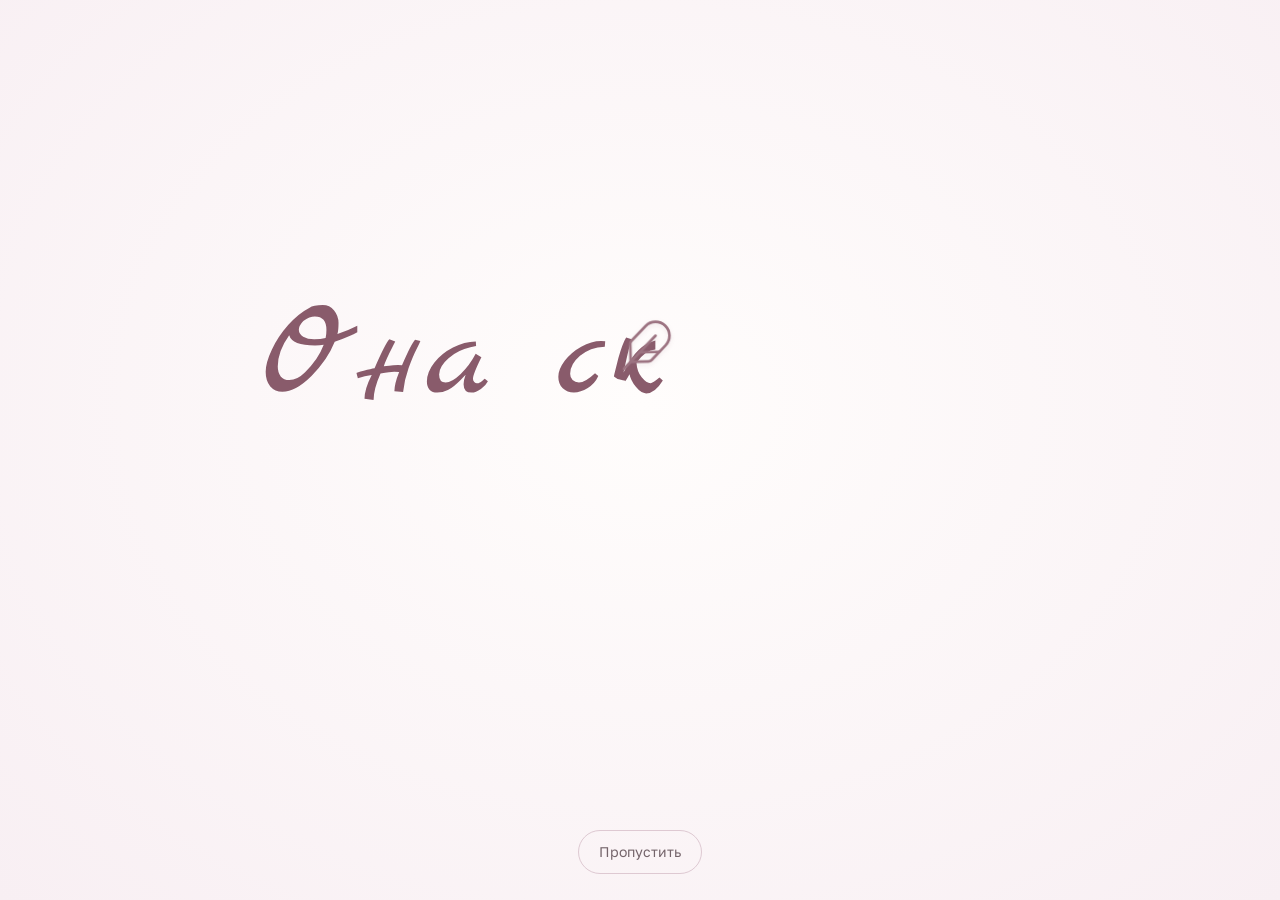
==== commit f44a25b6: "Update index.html" ====
--- a/index.html
+++ b/index.html
@@ -23,11 +23,11 @@
         <button id="introSkip" class="intro-skip" type="button">Пропустить</button>
     </div>
     <div id="app" class="shell" inert>
-        <nav class="site-header" aria-label="Навигация"><span class="site-brand" aria-label="Эмми и Толя">Э &amp; Т</span><span class="site-date">17 · 07 · 2027</span><div class="header-links"><span class="header-note">Свадебное приглашение</span></div></nav>
+        <nav class="site-header" aria-label="Навигация"><span class="site-brand" aria-label="Толя и Эмми">Э &amp; Т</span><span class="site-date">17 · 07 · 2027</span><div class="header-links"><span class="header-note">Свадебное приглашение</span></div></nav>
         <main class="entry-layout">
-            <section class="entry-story" aria-label="Эмми и Толя, 17 июля 2027">
+            <section class="entry-story" aria-label="Толя и Эмми, 17 июля 2027">
                 <p class="eyebrow">Один день. Наша история.</p>
-                <div class="entry-names" aria-hidden="true">Эмми <em>&amp; Толя</em></div>
+                <div class="entry-names" aria-hidden="true">Толя <em>&amp; Эмми</em></div>
                 <p class="entry-date">17 июля 2027 · Нововоронеж</p>
                 <div class="entry-flowers" aria-hidden="true"><span class="art ivory"></span><span class="art rose"></span></div>
             </section>
@@ -70,7 +70,7 @@
                 <p class="privacy-note">На этом шаге имя и фамилия сохраняются в вашем браузере.</p>
             </section>
         </main>
-        <footer class="site-footer"><span>С любовью, Эмми и Толя</span><span>17 июля 2027 · Нововоронеж</span></footer>
+        <footer class="site-footer"><span>С любовью, Толя и Эмми</span><span>17 июля 2027 · Нововоронеж</span></footer>
     </div>
     <noscript><p class="no-script">Чтобы ввести имя, включите JavaScript. Вы также можете <a href="index_old.html">открыть приглашение</a>.</p></noscript>
     <script>
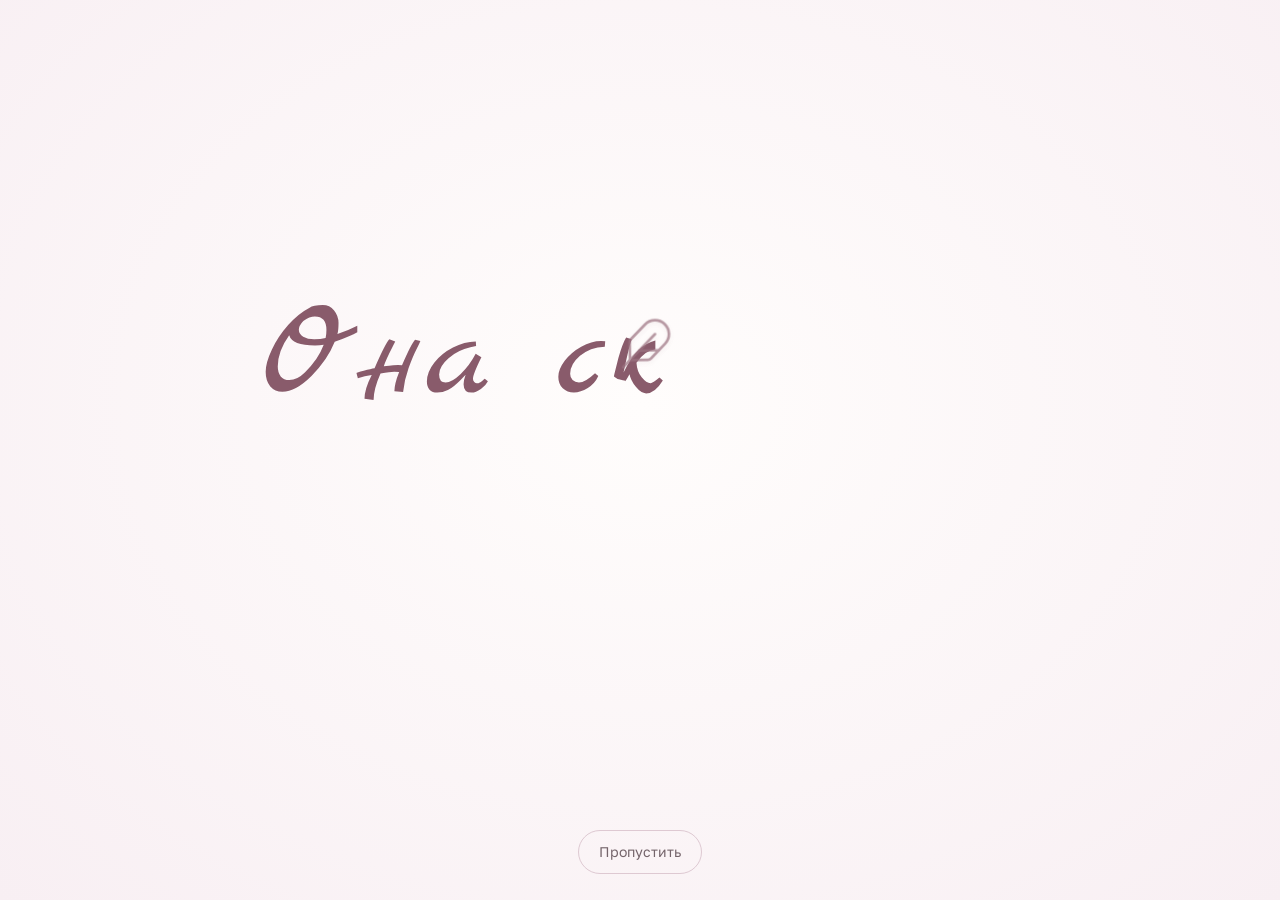
==== commit 613a050f: "Update index.html" ====
--- a/index.html
+++ b/index.html
@@ -23,7 +23,7 @@
         <button id="introSkip" class="intro-skip" type="button">Пропустить</button>
     </div>
     <div id="app" class="shell" inert>
-        <nav class="site-header" aria-label="Навигация"><span class="site-brand" aria-label="Толя и Эмми">Э &amp; Т</span><span class="site-date">17 · 07 · 2027</span><div class="header-links"><span class="header-note">Свадебное приглашение</span></div></nav>
+        <nav class="site-header" aria-label="Навигация"><span class="site-brand" aria-label="Толя и Эмми">Т &amp; Э</span><span class="site-date">17 · 07 · 2027</span><div class="header-links"><span class="header-note">Свадебное приглашение</span></div></nav>
         <main class="entry-layout">
             <section class="entry-story" aria-label="Толя и Эмми, 17 июля 2027">
                 <p class="eyebrow">Один день. Наша история.</p>
